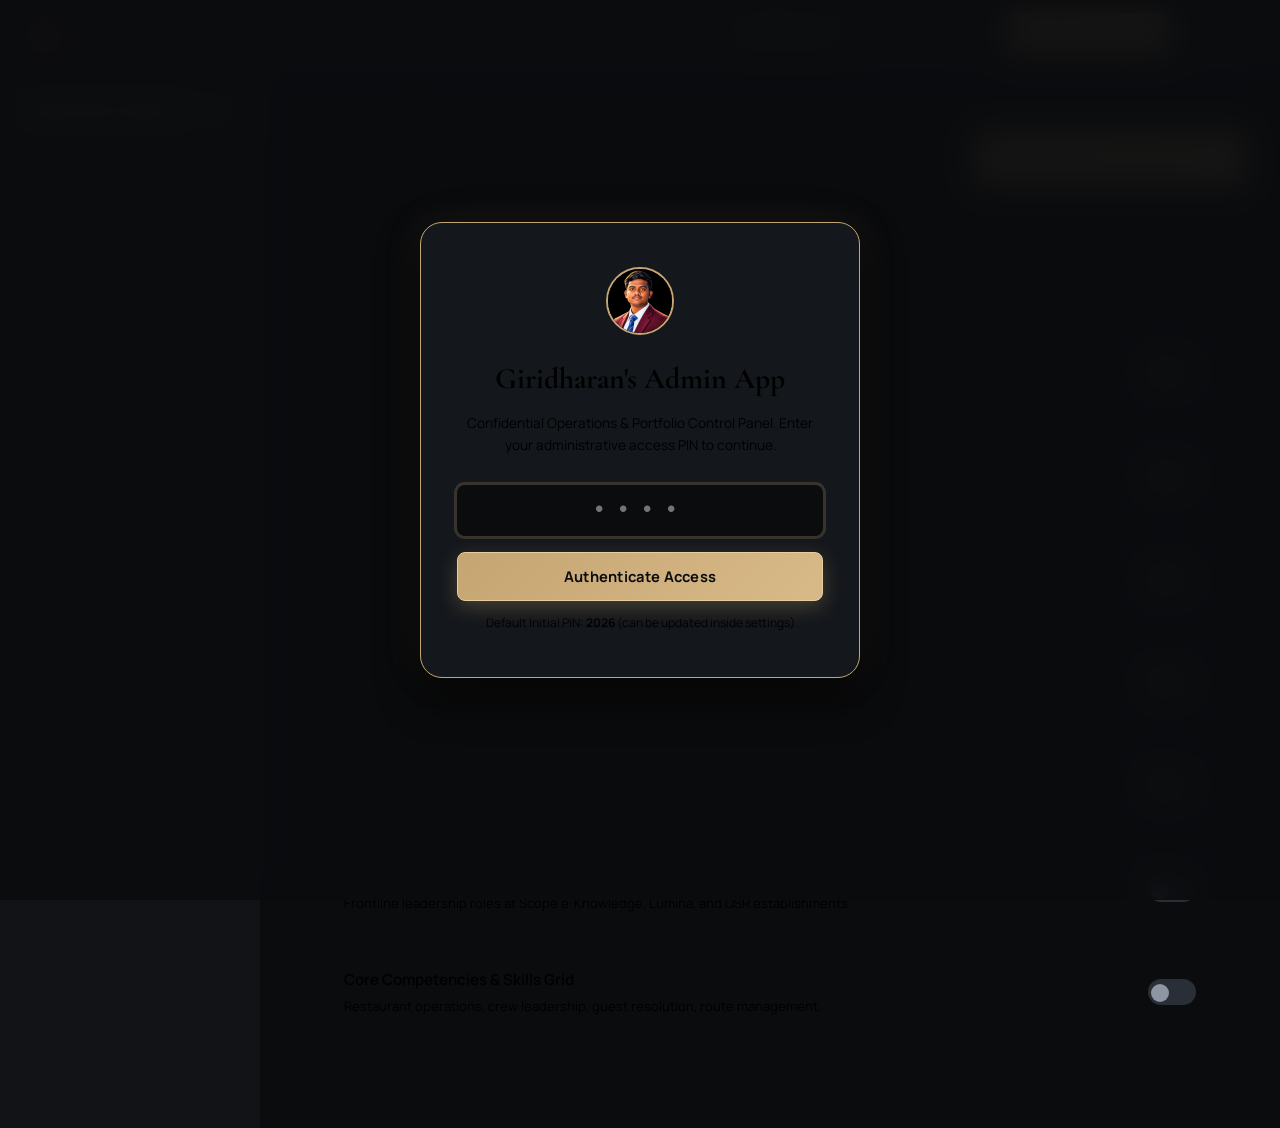
==== admin/index.html @ 8b69e89e "Deploy admin/index.html" ====
<!DOCTYPE html>
<html lang="en" data-theme="dark">
<head>
  <meta charset="UTF-8">
  <meta name="viewport" content="width=device-width, initial-scale=1.0, viewport-fit=cover">
  <meta name="robots" content="noindex, nofollow">
  <title>Admin Dashboard &bull; Giridharan G V</title>
  <meta name="theme-color" content="#0b0c0e">
  <meta name="mobile-web-app-capable" content="yes">
  <meta name="apple-mobile-web-app-capable" content="yes">
  <meta name="apple-mobile-web-app-status-bar-style" content="black-translucent">
  <link rel="manifest" href="manifest.json">

  <!-- Favicon -->
  <link rel="icon" type="image/png" href="../favicon.png">

  <!-- Typography -->
  <link rel="preconnect" href="https://fonts.googleapis.com">
  <link rel="preconnect" href="https://fonts.gstatic.com" crossorigin>
  <link href="https://fonts.googleapis.com/css2?family=Cormorant+Garamond:ital,wght@0,500;0,600;0,700;1,400&family=Manrope:wght@400;500;600;700&display=swap" rel="stylesheet">

  <!-- Shared Portfolio CSS -->
  <link rel="stylesheet" href="../styles.css">

  <style>
    /* -------------------------------------------------------------
       ADMIN APP STYLING
       Dedicated management workstation for Giridharan G V
       Obsidian Matte Surfaces (#0b0c0e, #131518, #1a1d22)
       Brushed Champagne Gold Accents (#c5a572, #e6cf9f)
       Zero Neon, Zero AI gimmicks — humanized, clean, utilitarian.
       ------------------------------------------------------------- */
    :root {
      --admin-sidebar-width: 260px;
    }

    body {
      background-color: var(--color-bg);
      color: var(--color-text);
      font-family: var(--font-body);
      min-height: 100vh;
      display: flex;
      flex-direction: column;
    }

    /* Top utility bar */
    .admin-topbar {
      height: 64px;
      background: rgba(19, 21, 24, 0.95);
      backdrop-filter: blur(12px);
      border-bottom: 1px solid var(--color-border);
      display: flex;
      align-items: center;
      justify-content: space-between;
      padding: 0 1.75rem;
      position: sticky;
      top: 0;
      z-index: 50;
    }

    .admin-brand {
      display: flex;
      align-items: center;
      gap: 0.85rem;
      text-decoration: none;
      color: var(--color-text);
    }

    .admin-brand img {
      width: 36px;
      height: 36px;
      border-radius: 50%;
      border: 1.5px solid var(--color-gold);
      object-fit: cover;
    }

    .admin-brand-info h1 {
      font-family: var(--font-heading);
      font-size: 1.15rem;
      margin: 0;
      font-weight: 600;
      letter-spacing: -0.01em;
      color: var(--color-text);
    }

    .admin-brand-info span {
      font-size: 0.75rem;
      color: var(--color-gold-bright);
      text-transform: uppercase;
      letter-spacing: 0.08em;
    }

    .topbar-right {
      display: flex;
      align-items: center;
      gap: 1rem;
    }

    .status-pill {
      display: inline-flex;
      align-items: center;
      gap: 0.4rem;
      padding: 0.3rem 0.75rem;
      border-radius: 9999px;
      font-size: 0.75rem;
      font-weight: 600;
      background: rgba(197, 165, 114, 0.1);
      color: var(--color-gold-bright);
      border: 1px solid rgba(197, 165, 114, 0.25);
    }

    .status-dot {
      width: 8px;
      height: 8px;
      border-radius: 50%;
      background: var(--color-gold);
    }

    .status-dot.active {
      background: #4ade80;
      box-shadow: 0 0 8px rgba(74, 222, 128, 0.4);
    }

    .status-dot.warning {
      background: #fbbf24;
      box-shadow: 0 0 8px rgba(251, 191, 36, 0.4);
    }

    /* Main App Layout */
    .admin-app-body {
      flex: 1;
      display: flex;
    }

    /* Sidebar Navigation */
    .admin-sidebar {
      width: var(--admin-sidebar-width);
      background: #111317;
      border-right: 1px solid var(--color-border);
      padding: 1.5rem 1rem;
      display: flex;
      flex-direction: column;
      gap: 0.5rem;
    }

    @media (max-width: 900px) {
      .admin-app-body {
        flex-direction: column;
      }
      .admin-sidebar {
        width: 100%;
        border-right: none;
        border-bottom: 1px solid var(--color-border);
        flex-direction: row;
        overflow-x: auto;
        padding: 0.75rem 1rem;
      }
    }

    .admin-nav-item {
      display: flex;
      align-items: center;
      gap: 0.75rem;
      padding: 0.75rem 1rem;
      border-radius: var(--radius-sm);
      color: var(--color-text-muted);
      text-decoration: none;
      font-size: 0.875rem;
      font-weight: 600;
      transition: all var(--duration-fast) ease;
      cursor: pointer;
      border: none;
      background: transparent;
      text-align: left;
      width: 100%;
    }

    .admin-nav-item:hover {
      background: rgba(255, 255, 255, 0.04);
      color: var(--color-text);
    }

    .admin-nav-item.active {
      background: var(--color-gold-soft);
      color: var(--color-gold-bright);
      border: 1px solid rgba(197, 165, 114, 0.25);
    }

    .admin-nav-item svg {
      width: 18px;
      height: 18px;
      stroke-width: 2;
      stroke: currentColor;
      fill: none;
      flex-shrink: 0;
    }

    /* Content Canvas */
    .admin-canvas {
      flex: 1;
      padding: 2.25rem;
      max-width: 1200px;
      margin: 0 auto;
      width: 100%;
    }

    @media (max-width: 600px) {
      .admin-canvas {
        padding: 1.25rem;
      }
    }

    /* Section Panels */
    .admin-panel {
      display: none;
    }

    .admin-panel.active {
      display: block;
      animation: fadeIn 0.25s ease-out;
    }

    @keyframes fadeIn {
      from { opacity: 0; transform: translateY(6px); }
      to { opacity: 1; transform: translateY(0); }
    }

    .panel-header {
      margin-bottom: 2rem;
      display: flex;
      justify-content: space-between;
      align-items: flex-end;
      flex-wrap: wrap;
      gap: 1rem;
    }

    .panel-header-text h2 {
      font-family: var(--font-heading);
      font-size: 2rem;
      font-weight: 600;
      margin: 0 0 0.35rem 0;
      color: var(--color-text);
    }

    .panel-header-text p {
      font-size: 0.9rem;
      color: var(--color-text-muted);
      margin: 0;
    }

    /* Card Panels */
    .card-panel {
      background: var(--color-surface);
      border: 1px solid var(--color-border);
      border-radius: var(--radius-md);
      padding: 1.75rem;
      margin-bottom: 1.75rem;
      box-shadow: var(--shadow-card);
    }

    .card-panel-title {
      font-family: var(--font-heading);
      font-size: 1.35rem;
      font-weight: 600;
      margin: 0 0 0.4rem 0;
      color: var(--color-text);
      display: flex;
      align-items: center;
      gap: 0.5rem;
    }

    .card-panel-desc {
      font-size: 0.85rem;
      color: var(--color-text-muted);
      margin: 0 0 1.5rem 0;
      line-height: 1.5;
    }

    /* Toggle switches */
    .toggle-list {
      display: flex;
      flex-direction: column;
      gap: 1rem;
    }

    .toggle-row {
      display: flex;
      align-items: center;
      justify-content: space-between;
      padding: 1.15rem 1.25rem;
      background: var(--color-surface-elevated);
      border: 1px solid var(--color-border);
      border-radius: var(--radius-sm);
      gap: 1rem;
    }

    .toggle-info h4 {
      margin: 0 0 0.25rem 0;
      font-size: 0.95rem;
      font-weight: 600;
      color: var(--color-text);
    }

    .toggle-info p {
      margin: 0;
      font-size: 0.8125rem;
      color: var(--color-text-muted);
    }

    /* Switch slider */
    .switch {
      position: relative;
      display: inline-block;
      width: 48px;
      height: 26px;
      flex-shrink: 0;
    }

    .switch input {
      opacity: 0;
      width: 0;
      height: 0;
    }

    .slider {
      position: absolute;
      cursor: pointer;
      top: 0; left: 0; right: 0; bottom: 0;
      background-color: #2a2e37;
      transition: .3s;
      border-radius: 34px;
      border: 1px solid var(--color-border);
    }

    .slider:before {
      position: absolute;
      content: "";
      height: 18px;
      width: 18px;
      left: 3px;
      bottom: 3px;
      background-color: #8f96a3;
      transition: .3s;
      border-radius: 50%;
    }

    input:checked + .slider {
      background-color: var(--color-gold);
      border-color: var(--color-gold);
    }

    input:checked + .slider:before {
      transform: translateX(22px);
      background-color: #0b0c0e;
    }

    /* Tables & Lists */
    .data-table-container {
      overflow-x: auto;
      border: 1px solid var(--color-border);
      border-radius: var(--radius-sm);
    }

    .data-table {
      width: 100%;
      border-collapse: collapse;
      text-align: left;
      font-size: 0.85rem;
    }

    .data-table th {
      background: #101216;
      color: var(--color-text-secondary);
      font-weight: 600;
      padding: 0.85rem 1rem;
      border-bottom: 1px solid var(--color-border);
      letter-spacing: 0.02em;
    }

    .data-table td {
      padding: 1rem;
      border-bottom: 1px solid var(--color-border);
      color: var(--color-text);
      vertical-align: middle;
    }

    .data-table tr:last-child td {
      border-bottom: none;
    }

    .badge-approved {
      background: rgba(74, 222, 128, 0.12);
      color: #4ade80;
      border: 1px solid rgba(74, 222, 128, 0.3);
      padding: 0.2rem 0.55rem;
      border-radius: 4px;
      font-size: 0.72rem;
      font-weight: 600;
    }

    .badge-pending {
      background: rgba(251, 191, 36, 0.12);
      color: #fbbf24;
      border: 1px solid rgba(251, 191, 36, 0.3);
      padding: 0.2rem 0.55rem;
      border-radius: 4px;
      font-size: 0.72rem;
      font-weight: 600;
    }

    .btn-action-group {
      display: flex;
      gap: 0.45rem;
    }

    /* Modal / PIN Shield */
    .pin-shield-overlay {
      position: fixed;
      inset: 0;
      background: rgba(11, 12, 14, 0.94);
      backdrop-filter: blur(16px);
      -webkit-backdrop-filter: blur(16px);
      z-index: 1000;
      display: flex;
      align-items: center;
      justify-content: center;
      padding: 1.5rem;
    }

    .pin-card {
      background: #14171c;
      border: 1px solid var(--color-gold);
      box-shadow: 0 20px 40px rgba(0, 0, 0, 0.75), 0 0 40px rgba(197, 165, 114, 0.1);
      border-radius: var(--radius-lg);
      padding: 2.75rem 2.25rem;
      max-width: 440px;
      width: 100%;
      text-align: center;
    }

    .pin-avatar {
      width: 68px;
      height: 68px;
      border-radius: 50%;
      border: 2px solid var(--color-gold);
      margin: 0 auto 1.25rem auto;
      object-fit: cover;
    }

    .pin-input {
      width: 100%;
      letter-spacing: 0.4em;
      font-size: 1.5rem;
      text-align: center;
      font-family: monospace;
      padding: 0.75rem 1rem;
      background: #0b0c0e;
      border: 1px solid var(--color-border);
      color: var(--color-gold-bright);
      border-radius: var(--radius-sm);
      margin-bottom: 1rem;
    }

    .pin-input:focus {
      outline: none;
      border-color: var(--color-gold);
      box-shadow: 0 0 0 3px rgba(197, 165, 114, 0.2);
    }

    .pin-hint {
      font-size: 0.75rem;
      color: var(--color-text-muted);
      margin-top: 0.75rem;
    }

    /* Toast notification */
    .toast-banner {
      position: fixed;
      bottom: 2rem;
      right: 2rem;
      background: #14171c;
      border: 1px solid var(--color-gold);
      color: var(--color-text);
      padding: 0.85rem 1.35rem;
      border-radius: var(--radius-sm);
      font-size: 0.85rem;
      box-shadow: var(--shadow-card);
      z-index: 100;
      display: none;
      align-items: center;
      gap: 0.6rem;
    }
  </style>
</head>
<body>

  <!-- Subtle Film Grain Texture Overlay -->
  <svg class="grain-overlay" aria-hidden="true" xmlns="http://www.w3.org/2000/svg">
    <filter id="noiseFilter">
      <feTurbulence type="fractalNoise" baseFrequency="0.8" numOctaves="3" stitchTiles="stitch" />
      <feColorMatrix type="matrix" values="1 0 0 0 0  0 1 0 0 0  0 0 1 0 0  0 0 1 0 0" />
    </filter>
    <rect width="100%" height="100%" filter="url(#noiseFilter)" />
  </svg>

  <!-- =============================================================
       SECURITY PIN SHIELD (Protects Admin Dashboard from Public Access)
       ============================================================= -->
  <div id="pinShieldOverlay" class="pin-shield-overlay">
    <div class="pin-card">
      <img src="../images/giridharan.jpg" alt="Giridharan G V" class="pin-avatar">
      <h2 style="font-family: var(--font-heading); font-size: 1.85rem; margin: 0 0 0.5rem 0;">Giridharan's Admin App</h2>
      <p style="font-size: 0.85rem; color: var(--color-text-muted); margin-bottom: 1.75rem;">
        Confidential Operations &amp; Portfolio Control Panel. Enter your administrative access PIN to continue.
      </p>

      <form id="adminPinForm" onsubmit="handlePinVerification(event)">
        <input type="password" id="adminPinInput" class="pin-input" placeholder="••••" maxlength="8" autofocus required autocomplete="current-password">
        <button type="submit" class="btn btn-primary" style="width: 100%; justify-content: center; padding: 0.85rem 1rem;">
          Authenticate Access
        </button>
      </form>
      <div id="pinErrorMessage" style="color: #e57373; font-size: 0.8rem; margin-top: 0.75rem; display: none;"></div>
      <div class="pin-hint">Default Initial PIN: <strong>2026</strong> (can be updated inside settings)</div>
    </div>
  </div>

  <!-- =============================================================
       ADMIN APP TOP NAVIGATION BAR
       ============================================================= -->
  <header class="admin-topbar">
    <div class="admin-brand">
      <img src="../images/giridharan.jpg" alt="Giridharan G V">
      <div class="admin-brand-info">
        <h1>Giridharan G V</h1>
        <span>Operations Console &bull; V1.0</span>
      </div>
    </div>

    <div class="topbar-right">
      <button type="button" id="installAppBtn" class="btn btn-secondary btn-sm" style="display:none; border-color:var(--color-gold); color:var(--color-gold-bright);" onclick="installAndroidApp()">
        <span>📱 Install Android App</span>
      </button>
      <div class="status-pill" id="siteStatusIndicator">
        <span class="status-dot active" id="siteStatusDot"></span>
        <span id="siteStatusLabel">Portfolio: Live</span>
      </div>

      <a href="../index.html" target="_blank" class="btn btn-secondary btn-sm" title="View live portfolio in new tab">
        <span>Open Site</span>
        <svg viewBox="0 0 24 24" style="width:13px;height:13px;stroke:currentColor;fill:none;stroke-width:2;"><line x1="7" y1="17" x2="17" y2="7"/><polyline points="7 7 17 7 17 17"/></svg>
      </a>

      <button type="button" id="topbarSyncBtn" class="btn btn-primary btn-sm" onclick="triggerGitHubSync()" title="Push latest state to GitHub">
        <span>🚀 Push to GitHub</span>
      </button>
      <button type="button" class="btn btn-secondary btn-sm" onclick="lockAdminConsole()" title="Lock panel">
        Lock
      </button>
    </div>
  </header>

  <!-- =============================================================
       MAIN WORKSTATION LAYOUT
       ============================================================= -->
  <div class="admin-app-body">

    <!-- Left Utility Navigation -->
    <aside class="admin-sidebar">
      <button type="button" class="admin-nav-item active" onclick="switchAdminTab('sectionsTab')">
        <svg viewBox="0 0 24 24"><rect x="3" y="3" width="7" height="7"/><rect x="14" y="3" width="7" height="7"/><rect x="14" y="14" width="7" height="7"/><rect x="3" y="14" width="7" height="7"/></svg>
        <span>Section Visibility</span>
      </button>

      <button type="button" class="admin-nav-item" onclick="switchAdminTab('maintenanceTab')">
        <svg viewBox="0 0 24 24"><path d="M14.7 6.3a1 1 0 0 0 0 1.4l1.6 1.6a1 1 0 0 0 1.4 0l3.77-3.77a6 6 0 0 1-7.94 7.94l-6.91 6.91a2.12 2.12 0 0 1-3-3l6.91-6.91a6 6 0 0 1 7.94-7.94l-3.76 3.76z"/></svg>
        <span>Maintenance Mode</span>
      </button>

      <button type="button" class="admin-nav-item" onclick="switchAdminTab('milestonesTab')">
        <svg viewBox="0 0 24 24"><polyline points="16 18 22 12 16 6"/><polyline points="8 6 2 12 8 18"/></svg>
        <span>LeetCode &amp; Milestones</span>
      </button>

      <button type="button" class="admin-nav-item" onclick="switchAdminTab('buildsTab')">
        <svg viewBox="0 0 24 24"><polygon points="12 2 2 7 12 12 22 7 12 2"/><polyline points="2 17 12 22 22 17"/><polyline points="2 12 12 17 22 12"/></svg>
        <span>Builds &amp; SaaS Apps</span>
      </button>

      <button type="button" class="admin-nav-item" onclick="switchAdminTab('testimonialsTab')">
        <svg viewBox="0 0 24 24"><path d="M21 15a2 2 0 0 1-2 2H7l-4 4V5a2 2 0 0 1 2-2h14a2 2 0 0 1 2 2z"/></svg>
        <span>Colleague Endorsements</span>
      </button>

      <button type="button" class="admin-nav-item" onclick="switchAdminTab('tokensTab')">
        <svg viewBox="0 0 24 24"><line x1="10" y1="13" x2="8" y2="15"/><line x1="14" y1="9" x2="16" y2="7"/><path d="M16 16l4-4a5 5 0 0 0-7-7l-4 4"/><path d="M8 8l-4 4a5 5 0 0 0 7 7l4-4"/></svg>
        <span>Generate Invite Links</span>
      </button>

      <button type="button" class="admin-nav-item" onclick="switchAdminTab('settingsTab')">
        <svg viewBox="0 0 24 24"><circle cx="12" cy="12" r="3"/><path d="M19.4 15a1.65 1.65 0 0 0 .33 1.82l.06.06a2 2 0 0 1 0 2.83 2 2 0 0 1-2.83 0l-.06-.06a1.65 1.65 0 0 0-1.82-.33 1.65 1.65 0 0 0-1 1.51V21a2 2 0 0 1-2 2 2 2 0 0 1-2-2v-.09A1.65 1.65 0 0 0 9 19.4a1.65 1.65 0 0 0-1.82.33l-.06.06a2 2 0 0 1-2.83 0 2 2 0 0 1 0-2.83l.06-.06a1.65 1.65 0 0 0 .33-1.82 1.65 1.65 0 0 0-1.51-1H3a2 2 0 0 1-2-2 2 2 0 0 1 2-2h.09A1.65 1.65 0 0 0 4.6 9a1.65 1.65 0 0 0-.33-1.82l-.06-.06a2 2 0 0 1 0-2.83 2 2 0 0 1 2.83 0l.06.06a1.65 1.65 0 0 0 1.82.33H9a1.65 1.65 0 0 0 1-1.51V3a2 2 0 0 1 2-2 2 2 0 0 1 2 2v.09a1.65 1.65 0 0 0 1 1.51 1.65 1.65 0 0 0 1.82-.33l.06-.06a2 2 0 0 1 2.83 0 2 2 0 0 1 0 2.83l-.06.06a1.65 1.65 0 0 0-.33 1.82V9a1.65 1.65 0 0 0 1.51 1H21a2 2 0 0 1 2 2 2 2 0 0 1-2 2h-.09a1.65 1.65 0 0 0-1.51 1z"/></svg>
        <span>Security &amp; PIN</span>
      </button>
    </aside>

    <!-- Right Workspace Canvas -->
    <main class="admin-canvas">

      <!-- =======================================================
           TAB 1: SECTION VISIBILITY TOGGLES
           ======================================================= -->
      <section id="sectionsTab" class="admin-panel active">
        <div class="panel-header">
          <div class="panel-header-text">
            <h2>Optional Section Controls</h2>
            <p>Toggle individual sections on your portfolio instantly without touching HTML code.</p>
          </div>
          <button type="button" class="btn btn-primary" onclick="saveSectionToggles()">
            Save Visibility Configuration
          </button>
        </div>

        <div class="card-panel">
          <div class="card-panel-title">Master Section Switches</div>
          <p class="card-panel-desc">
            Changes take effect immediately across all visitors browsing your portfolio.
          </p>

          <div class="toggle-list">

            <!-- Coding Milestones & LeetCode Toggle -->
            <div class="toggle-row">
              <div class="toggle-info">
                <h4>LeetCode &amp; Coding Milestones Section</h4>
                <p>Displays your problem counts, data structures consistency, and hackathon prototypes.</p>
              </div>
              <label class="switch">
                <input type="checkbox" id="toggle_codingMilestones">
                <span class="slider"></span>
              </label>
            </div>

            <!-- Builds & SaaS Projects Toggle -->
            <div class="toggle-row">
              <div class="toggle-info">
                <h4>Builds &amp; Web Applications</h4>
                <p>Keep hidden until you wish to publicly unveil your live SaaS builds and apps.</p>
              </div>
              <label class="switch">
                <input type="checkbox" id="toggle_builds">
                <span class="slider"></span>
              </label>
            </div>

            <!-- Colleague Testimonials Toggle -->
            <div class="toggle-row">
              <div class="toggle-info">
                <h4>Colleague Endorsements &amp; Recommendations</h4>
                <p>Displays verified peer feedback and operational testimonials approved by you.</p>
              </div>
              <label class="switch">
                <input type="checkbox" id="toggle_testimonials">
                <span class="slider"></span>
              </label>
            </div>

            <!-- Key Performance Indicators / Numbers -->
            <div class="toggle-row">
              <div class="toggle-info">
                <h4>Key Impact Metrics (Numbers Strip)</h4>
                <p>7+ Years, 40+ Crew Trained, 98.4% SLA Compliance, 14 Daily Corridor Runs.</p>
              </div>
              <label class="switch">
                <input type="checkbox" id="toggle_numbers">
                <span class="slider"></span>
              </label>
            </div>

            <!-- Certifications Section -->
            <div class="toggle-row">
              <div class="toggle-info">
                <h4>Professional Certification (MS Excel Data Analysis)</h4>
                <p>Displays verified Macquarie University certification credential.</p>
              </div>
              <label class="switch">
                <input type="checkbox" id="toggle_certifications">
                <span class="slider"></span>
              </label>
            </div>

            <!-- Career Experience Section -->
            <div class="toggle-row">
              <div class="toggle-info">
                <h4>Career Timeline &amp; Experience</h4>
                <p>Frontline leadership roles at Scope e-Knowledge, Lumina, and QSR establishments.</p>
              </div>
              <label class="switch">
                <input type="checkbox" id="toggle_experience">
                <span class="slider"></span>
              </label>
            </div>

            <!-- Skills & Competencies -->
            <div class="toggle-row">
              <div class="toggle-info">
                <h4>Core Competencies &amp; Skills Grid</h4>
                <p>Restaurant operations, crew leadership, guest resolution, route management.</p>
              </div>
              <label class="switch">
                <input type="checkbox" id="toggle_skills">
                <span class="slider"></span>
              </label>
            </div>

          </div>
        </div>
      </section>

      <!-- =======================================================
           TAB 2: MAINTENANCE MODE
           ======================================================= -->
      <section id="maintenanceTab" class="admin-panel">
        <div class="panel-header">
          <div class="panel-header-text">
            <h2>Portfolio Maintenance Mode</h2>
            <p>Put your live website in a sleek "Under Architecture Upgrades" state with one toggle.</p>
          </div>
        </div>

        <div class="card-panel">
          <div class="toggle-row" style="margin-bottom: 1.5rem; background:#0b0c0e;">
            <div class="toggle-info">
              <h4 style="font-size:1.1rem; color:var(--color-gold-bright);">Under Maintenance Switch</h4>
              <p>When enabled, all public portfolio visitors will see your executive upgrade notice instead of raw work-in-progress content.</p>
            </div>
            <label class="switch">
              <input type="checkbox" id="maintenanceToggle" onchange="toggleMaintenanceSwitch(this.checked)">
              <span class="slider"></span>
            </label>
          </div>

          <div class="form-group">
            <label class="form-label">Maintenance Board Display Style</label>
            <select id="maintenanceDisplayMode" class="form-select" onchange="saveMaintenanceNotice()">
              <option value="fullscreen" selected>Full-Screen Takeover Board (Completely pauses public portfolio)</option>
              <option value="banner">Top Floating Banner Strip (Portfolio remains browseable with warning banner)</option>
            </select>
            <div class="form-hint" style="font-size:0.75rem; color:var(--color-text-muted); margin-top:0.35rem;">Full-Screen Board is recommended when restructuring sections or updating content.</div>
          </div>

          <div class="form-group">
            <label class="form-label">Status Eyebrow Badge</label>
            <input type="text" id="maintenanceBadge" class="form-input" value="Scheduled Architecture Upgrade">
          </div>

          <div class="form-group">
            <label class="form-label">Notice Heading</label>
            <input type="text" id="maintenanceHeading" class="form-input" value="Portfolio Under Scheduled Maintenance">
          </div>

          <div class="form-group">
            <label class="form-label">Visitor Message</label>
            <textarea id="maintenanceMessage" class="form-textarea" rows="3">We are currently deploying updated enterprise case studies and operational metrics. Service will resume shortly.</textarea>
          </div>

          <div class="form-group">
            <label class="form-label">Estimated Return Window</label>
            <input type="text" id="maintenanceReturn" class="form-input" value="Returning shortly today">
          </div>

          <button type="button" class="btn btn-primary" onclick="saveMaintenanceNotice()">
            Update Maintenance Notice
          </button>
        </div>
      </section>

      <!-- =======================================================
           TAB 3: LEETCODE & CODING MILESTONES
           ======================================================= -->
      <section id="milestonesTab" class="admin-panel">
        <div class="panel-header">
          <div class="panel-header-text">
            <h2>LeetCode &amp; Coding Milestones</h2>
            <p>Highlight your algorithmic consistency and technical problem solving.</p>
          </div>
          <button type="button" class="btn btn-primary" onclick="saveCodingStats()">
            Save Milestones
          </button>
        </div>

        <div class="card-panel">
          <div class="card-panel-title">LeetCode Metrics Card</div>
          <p class="card-panel-desc">Configure your problem-solving counters displayed on your portfolio.</p>

          <div class="form-grid-2">
            <div class="form-group">
              <label class="form-label">Problems Solved Counter</label>
              <input type="text" id="lc_solvedCount" class="form-input" value="160+" placeholder="e.g. 160+, 200+">
            </div>

            <div class="form-group">
              <label class="form-label">LeetCode Profile URL</label>
              <input type="url" id="lc_profileUrl" class="form-input" value="https://leetcode.com" placeholder="https://leetcode.com/u/your-username">
            </div>
          </div>

          <div class="form-group">
            <label class="form-label">Focus Areas / Description</label>
            <input type="text" id="lc_description" class="form-input" value="Daily practice focusing on Arrays, Two-Pointer patterns, Sliding Window, and Hash Maps.">
          </div>
        </div>

        <div class="card-panel">
          <div class="card-panel-title" style="justify-content:space-between;">
            <span>Hackathons &amp; Prototype Builds</span>
            <button type="button" class="btn btn-secondary btn-sm" onclick="promptAddHackathon()">+ Add Hackathon</button>
          </div>
          <p class="card-panel-desc">List hackathon sprints, operational challenges, or rapid prototypes you built.</p>

          <div id="hackathonListContainer"></div>
        </div>
      </section>

      <!-- =======================================================
           TAB 4: BUILDS & SAAS APPLICATIONS
           ======================================================= -->
      <section id="buildsTab" class="admin-panel">
        <div class="panel-header">
          <div class="panel-header-text">
            <h2>Builds &amp; Web Applications</h2>
            <p>Manage your real software builds, future web apps, and client tools.</p>
          </div>
          <button type="button" class="btn btn-primary" onclick="promptAddBuild()">+ Add New Build</button>
        </div>

        <div class="card-panel">
          <div class="card-panel-title">Active Portfolio Projects</div>
          <p class="card-panel-desc">These applications appear in your dynamic Builds section when that section is turned ON.</p>

          <div id="buildsListContainer"></div>
        </div>
      </section>

      <!-- =======================================================
           TAB 5: COLLEAGUE TESTIMONIALS MODERATION
           ======================================================= -->
      <section id="testimonialsTab" class="admin-panel">
        <div class="panel-header">
          <div class="panel-header-text">
            <h2>Colleague Endorsements &amp; Recommendations</h2>
            <p>Review and moderate feedback submitted by peers and leadership.</p>
          </div>
        </div>

        <div class="card-panel">
          <div class="card-panel-title">Testimonial Moderation Inbox</div>
          <p class="card-panel-desc">
            Only testimonials marked as <strong>Approved</strong> will be visible to recruiters on your public portfolio.
          </p>

          <div id="testimonialsListContainer"></div>
        </div>
      </section>

      <!-- =======================================================
           TAB 6: ONE-TIME INVITE LINK GENERATOR
           ======================================================= -->
      <section id="tokensTab" class="admin-panel">
        <div class="panel-header">
          <div class="panel-header-text">
            <h2>One-Time Colleague Invitation Links</h2>
            <p>Generate secure single-use links to send to peers via WhatsApp, Email, or LinkedIn.</p>
          </div>
        </div>

        <div class="card-panel">
          <div class="card-panel-title">Generate New Invitation Token</div>
          <p class="card-panel-desc">
            Enter the colleague's name and organization. The system generates a single-use URL they can complete in 2 minutes.
          </p>

          <form id="tokenGenForm" onsubmit="handleTokenGeneration(event)">
            <div class="form-grid-2">
              <div class="form-group">
                <label class="form-label">Colleague Name</label>
                <input type="text" id="tokenGenName" class="form-input" placeholder="e.g. Rajesh Kumar" required>
              </div>

              <div class="form-group">
                <label class="form-label">Company / Shared Workplace</label>
                <input type="text" id="tokenGenCompany" class="form-input" placeholder="e.g. Scope e-Knowledge Center" required>
              </div>
            </div>

            <button type="submit" class="btn btn-primary">
              Generate Single-Use Colleague Link
            </button>
          </form>
        </div>

        <div class="card-panel">
          <div class="card-panel-title">Active &amp; Past Invitation Tokens</div>
          <p class="card-panel-desc">Tokens automatically mark as used once your colleague completes their recommendation.</p>

          <div class="data-table-container">
            <table class="data-table" id="tokensTable">
              <thead>
                <tr>
                  <th>Recipient</th>
                  <th>Company</th>
                  <th>Shareable Invitation Link</th>
                  <th>Status</th>
                  <th>Action</th>
                </tr>
              </thead>
              <tbody id="tokensTableBody">
                <!-- Dynamically populated -->
              </tbody>
            </table>
          </div>
        </div>
      </section>

      <!-- =======================================================
           TAB 7: SECURITY & PIN SETTINGS
           ======================================================= -->
      <section id="settingsTab" class="admin-panel">
        <div class="panel-header">
          <div class="panel-header-text">
            <h2>Admin Security &amp; Data Backup</h2>
            <p>Manage your access credentials and export full portfolio state.</p>
          </div>
        </div>

        <div class="card-panel" style="border-color: rgba(197, 165, 114, 0.4);">
          <div class="card-panel-title" style="justify-content: space-between; flex-wrap: wrap; gap: 0.5rem;">
            <div style="display:flex; align-items:center; gap:0.6rem;">
              <svg viewBox="0 0 24 24" style="width:20px;height:20px;fill:currentColor;"><path d="M12 0c-6.626 0-12 5.373-12 12 0 5.302 3.438 9.8 8.207 11.387.599.111.793-.261.793-.577v-2.234c-3.338.726-4.033-1.416-4.033-1.416-.546-1.387-1.333-1.756-1.333-1.756-1.089-.745.083-.729.083-.729 1.205.084 1.839 1.237 1.839 1.237 1.07 1.834 2.807 1.304 3.492.997.107-.775.418-1.305.762-1.604-2.665-.305-5.467-1.334-5.467-5.931 0-1.311.469-2.381 1.236-3.221-.124-.303-.535-1.524.117-3.176 0 0 1.008-.322 3.301 1.23.957-.266 1.983-.399 3.003-.404 1.02.005 2.047.138 3.006.404 2.291-1.552 3.297-1.23 3.297-1.23.653 1.653.242 2.874.118 3.176.77.84 1.235 1.911 1.235 3.221 0 4.609-2.807 5.624-5.479 5.921.43.372.823 1.102.823 2.222v3.293c0 .319.192.694.801.576 4.765-1.589 8.199-6.086 8.199-11.386 0-6.627-5.373-12-12-12z"/></svg>
              <span>GitHub Live Cloud Synchronization</span>
            </div>
            <button type="button" class="btn btn-primary btn-sm" onclick="triggerGitHubSync()" id="btnSyncNow">
              <span>🚀 Push Changes to GitHub</span>
            </button>
          </div>
          <p class="card-panel-desc">
            Connects your Admin App directly to your GitHub repository. Every time you toggle maintenance, approve a colleague review, or add a build, clicking <strong>Push Changes to GitHub</strong> commits directly to your live repository with zero third-party database costs!
          </p>

          <form id="githubConfigForm" onsubmit="handleSaveGitHubConfig(event)">
            <div class="form-grid-2">
              <div class="form-group">
                <label class="form-label">GitHub Username / Organization</label>
                <input type="text" id="gh_owner" class="form-input" placeholder="e.g. giridharan-ops" required>
              </div>

              <div class="form-group">
                <label class="form-label">Repository Name</label>
                <input type="text" id="gh_repo" class="form-input" placeholder="e.g. portfolio" required>
              </div>
            </div>

            <div class="form-grid-2">
              <div class="form-group">
                <label class="form-label">Target Branch</label>
                <input type="text" id="gh_branch" class="form-input" value="main" placeholder="main" required>
              </div>

              <div class="form-group">
                <label class="form-label">File Path in Repo</label>
                <input type="text" id="gh_path" class="form-input" value="portfolio-data.json" placeholder="portfolio-data.json" required>
              </div>
            </div>

            <div class="form-group">
              <label class="form-label">GitHub Personal Access Token (classic or fine-grained)</label>
              <input type="password" id="gh_token" class="form-input" placeholder="ghp_••••••••••••••••••••••••••••••••" required autocomplete="off">
              <div class="form-hint">Stored safely in your device's browser only. Requires <code>repo</code> contents write permission.</div>
            </div>

            <button type="submit" class="btn btn-secondary btn-sm">
              Save GitHub Configuration
            </button>
          </form>
        </div>

        <div class="card-panel">
          <div class="card-panel-title">Change Administrative PIN</div>
          <p class="card-panel-desc">Update the 4 to 8 digit numerical PIN used to unlock this Admin App.</p>

          <form id="changePinForm" onsubmit="handleChangePin(event)" style="max-width: 420px;">
            <div class="form-group">
              <label class="form-label">New Administrative PIN</label>
              <input type="password" id="newAdminPin" class="form-input" placeholder="Enter 4-8 digits" minlength="4" maxlength="8" required>
            </div>
            <div class="form-group">
              <label class="form-label">Confirm New PIN</label>
              <input type="password" id="confirmAdminPin" class="form-input" placeholder="Re-enter new PIN" minlength="4" maxlength="8" required>
            </div>
            <button type="submit" class="btn btn-primary">Update Admin PIN</button>
          </form>
        </div>

        <div class="card-panel">
          <div class="card-panel-title">Export / Backup Portfolio State</div>
          <p class="card-panel-desc">Download a complete snapshot of your portfolio configuration as a JSON file.</p>

          <div style="display:flex; gap:1rem; flex-wrap:wrap;">
            <button type="button" class="btn btn-secondary" onclick="exportDataJson()">
              Download portfolio-data.json
            </button>
            <button type="button" class="btn btn-secondary" onclick="resetToInitialDefaults()" style="color: #e57373;">
              Reset to Factory Seed Data
            </button>
          </div>
        </div>
      </section>

    </main>
  </div>

  <!-- Toast Notification -->
  <div id="toastBanner" class="toast-banner">
    <svg viewBox="0 0 24 24" style="width:16px;height:16px;stroke:var(--color-gold);fill:none;stroke-width:2;"><polyline points="20 6 9 17 4 12"/></svg>
    <span id="toastMessage">Operation successful</span>
  </div>

  <!-- Shared Data Adapter -->
  <script src="../assets/portfolio-bridge.js"></script>

  <script>
    /* -------------------------------------------------------------
       ADMIN APP CONTROLLER
       Human-written, structured state management.
       ------------------------------------------------------------- */
    var authenticated = false;
    var currentData = null;

    // Toast Notification Helper
    function showToast(msg) {
      var toast = document.getElementById('toastBanner');
      var toastText = document.getElementById('toastMessage');
      toastText.textContent = msg;
      toast.style.display = 'inline-flex';
      setTimeout(function() {
        toast.style.display = 'none';
      }, 2500);
    }

    // Check PIN Authentication
    async function handlePinVerification(event) {
      if (event) event.preventDefault();
      var input = document.getElementById('adminPinInput').value;
      var errEl = document.getElementById('pinErrorMessage');

      var valid = await PortfolioBridge.verifyAdminPin(input);
      if (valid) {
        authenticated = true;
        sessionStorage.setItem('giridharan_admin_auth', 'true');
        document.getElementById('pinShieldOverlay').style.display = 'none';
        loadAdminState();
      } else {
        errEl.textContent = 'Incorrect administrative PIN. Please try again.';
        errEl.style.display = 'block';
      }
    }

    function lockAdminConsole() {
      sessionStorage.removeItem('giridharan_admin_auth');
      window.location.reload();
    }

    // Tab Navigation
    function switchAdminTab(tabId) {
      document.querySelectorAll('.admin-nav-item').forEach(function(item) {
        item.classList.remove('active');
      });
      document.querySelectorAll('.admin-panel').forEach(function(panel) {
        panel.classList.remove('active');
      });

      var target = document.getElementById(tabId);
      if (target) target.classList.add('active');

      if (event && event.currentTarget) {
        event.currentTarget.classList.add('active');
      }
    }

    // Load initial state into UI controls
    async function loadAdminState() {
      loadGitHubConfigUI();
      currentData = await PortfolioBridge.init();

      // Maintenance status
      var isMaint = currentData.settings && currentData.settings.maintenanceMode && currentData.settings.maintenanceMode.enabled;
      document.getElementById('maintenanceToggle').checked = isMaint;
      document.getElementById('siteStatusDot').className = isMaint ? 'status-dot warning' : 'status-dot active';
      document.getElementById('siteStatusLabel').textContent = isMaint ? 'Portfolio: In Maintenance' : 'Portfolio: Live';

      if (currentData.settings.maintenanceMode) {
        document.getElementById('maintenanceBadge').value = currentData.settings.maintenanceMode.badge || '';
        document.getElementById('maintenanceHeading').value = currentData.settings.maintenanceMode.heading || '';
        document.getElementById('maintenanceMessage').value = currentData.settings.maintenanceMode.message || '';
        document.getElementById('maintenanceReturn').value = currentData.settings.maintenanceMode.estimatedReturn || '';
        var dMode = document.getElementById('maintenanceDisplayMode');
        if (dMode) dMode.value = currentData.settings.maintenanceMode.displayMode || 'fullscreen';
      }

      // Section visibility toggles
      var vis = currentData.settings.visibility || {};
      for (var key in vis) {
        var el = document.getElementById('toggle_' + key);
        if (el) el.checked = !!vis[key];
      }

      // Coding stats
      if (currentData.codingMilestones && currentData.codingMilestones.stats) {
        var lc = currentData.codingMilestones.stats.find(function(s) { return s.platform === 'LeetCode'; });
        if (lc) {
          document.getElementById('lc_solvedCount').value = lc.highlight;
          document.getElementById('lc_profileUrl').value = lc.profileUrl || '';
          document.getElementById('lc_description').value = lc.description || '';
        }
      }

      // Render dynamic lists
      renderHackathonsList();
      renderBuildsList();
      renderTestimonialsList();
      renderTokensTable();
    }

    // Save section toggles
    function saveSectionToggles() {
      var vis = currentData.settings.visibility;
      vis.codingMilestones = document.getElementById('toggle_codingMilestones').checked;
      vis.builds = document.getElementById('toggle_builds').checked;
      vis.testimonials = document.getElementById('toggle_testimonials').checked;
      vis.numbers = document.getElementById('toggle_numbers').checked;
      vis.certifications = document.getElementById('toggle_certifications').checked;
      vis.experience = document.getElementById('toggle_experience').checked;
      vis.skills = document.getElementById('toggle_skills').checked;

      PortfolioBridge.saveData(currentData);
      showToast('Section visibility updated successfully!');
    }

    // Toggle maintenance switch
    function toggleMaintenanceSwitch(enabled) {
      currentData.settings.maintenanceMode.enabled = enabled;
      PortfolioBridge.saveData(currentData);

      document.getElementById('siteStatusDot').className = enabled ? 'status-dot warning' : 'status-dot active';
      document.getElementById('siteStatusLabel').textContent = enabled ? 'Portfolio: In Maintenance' : 'Portfolio: Live';
      showToast(enabled ? 'Maintenance mode enabled for portfolio' : 'Portfolio is now live to the public');
    }

    // Save maintenance message text
    function saveMaintenanceNotice() {
      currentData.settings.maintenanceMode.badge = document.getElementById('maintenanceBadge').value;
      currentData.settings.maintenanceMode.heading = document.getElementById('maintenanceHeading').value;
      currentData.settings.maintenanceMode.message = document.getElementById('maintenanceMessage').value;
      currentData.settings.maintenanceMode.estimatedReturn = document.getElementById('maintenanceReturn').value;
      var dMode = document.getElementById('maintenanceDisplayMode');
      if (dMode) currentData.settings.maintenanceMode.displayMode = dMode.value;

      PortfolioBridge.saveData(currentData);
      showToast('Maintenance notice details updated!');
    }

    // Save coding milestones
    function saveCodingStats() {
      var lc = currentData.codingMilestones.stats.find(function(s) { return s.platform === 'LeetCode'; });
      if (lc) {
        lc.highlight = document.getElementById('lc_solvedCount').value;
        lc.profileUrl = document.getElementById('lc_profileUrl').value;
        lc.description = document.getElementById('lc_description').value;
      }
      PortfolioBridge.saveData(currentData);
      showToast('LeetCode & coding metrics saved!');
    }

    // Render Hackathons List
    function renderHackathonsList() {
      var container = document.getElementById('hackathonListContainer');
      var list = (currentData.codingMilestones && currentData.codingMilestones.hackathons) || [];

      if (!list.length) {
        container.innerHTML = '<p style="color:var(--color-text-muted); font-size:0.85rem;">No hackathons listed yet.</p>';
        return;
      }

      container.innerHTML = list.map(function(item, idx) {
        return '<div style="background:var(--color-surface-elevated); border:1px solid var(--color-border); border-radius:var(--radius-sm); padding:1rem 1.25rem; margin-bottom:0.75rem; display:flex; justify-content:space-between; align-items:center; gap:1rem;">' +
          '<div>' +
            '<div style="font-weight:600; color:var(--color-text); font-size:0.95rem;">' + item.projectTitle + ' &bull; <span style="color:var(--color-gold-bright); font-size:0.8rem;">' + item.resultBadge + '</span></div>' +
            '<div style="font-size:0.8rem; color:var(--color-text-muted); margin-top:0.2rem;">' + item.name + ' (' + item.year + ') &mdash; ' + item.organizer + '</div>' +
            '<div style="font-size:0.8rem; color:var(--color-text-secondary); margin-top:0.35rem;">' + item.summary + '</div>' +
          '</div>' +
          '<button type="button" class="btn btn-secondary btn-sm" onclick="removeHackathon(' + idx + ')" style="color:#e57373;">Remove</button>' +
        '</div>';
      }).join('');
    }

    function promptAddHackathon() {
      var project = prompt('Project Title (e.g. FleetDispatch):');
      if (!project) return;
      var name = prompt('Hackathon Name (e.g. Smart Logistics Sprint):', 'Tech Sprint');
      var org = prompt('Organizer:', 'Innovation Forum');
      var year = prompt('Year:', '2026');
      var badge = prompt('Result Badge (e.g. Finalist, Top 10, Completed):', 'Finalist');
      var summary = prompt('Short Summary:', 'Designed rapid turnaround dashboard.');

      currentData.codingMilestones.hackathons.push({
        id: 'hackathon-' + Date.now(),
        projectTitle: project,
        name: name,
        organizer: org,
        year: year,
        resultBadge: badge,
        summary: summary
      });

      PortfolioBridge.saveData(currentData);
      renderHackathonsList();
      showToast('Hackathon added!');
    }

    function removeHackathon(idx) {
      if (confirm('Remove this hackathon entry?')) {
        currentData.codingMilestones.hackathons.splice(idx, 1);
        PortfolioBridge.saveData(currentData);
        renderHackathonsList();
        showToast('Hackathon removed.');
      }
    }

    // Render Builds List
    function renderBuildsList() {
      var container = document.getElementById('buildsListContainer');
      var list = currentData.builds || [];

      if (!list.length) {
        container.innerHTML = '<p style="color:var(--color-text-muted); font-size:0.85rem;">No builds added yet. Click "+ Add New Build" to add one.</p>';
        return;
      }

      container.innerHTML = list.map(function(item, idx) {
        return '<div style="background:var(--color-surface-elevated); border:1px solid var(--color-border); border-radius:var(--radius-sm); padding:1.25rem; margin-bottom:1rem;">' +
          '<div style="display:flex; justify-content:space-between; align-items:flex-start; gap:1rem;">' +
            '<div>' +
              '<h4 style="margin:0 0 0.25rem 0; font-size:1.05rem; color:var(--color-text);">' + item.title + '</h4>' +
              '<p style="margin:0 0 0.5rem 0; font-size:0.85rem; color:var(--color-gold-bright);">' + item.tagline + '</p>' +
              '<p style="margin:0 0 0.75rem 0; font-size:0.8rem; color:var(--color-text-muted); line-height:1.4;">' + item.summary + '</p>' +
              '<div style="display:flex; gap:0.4rem; flex-wrap:wrap;">' +
                (item.techStack || []).map(function(t) { return '<span class="chip" style="font-size:0.7rem; padding:0.15rem 0.5rem;">' + t + '</span>'; }).join('') +
              '</div>' +
            '</div>' +
            '<div class="btn-action-group">' +
              '<button type="button" class="btn btn-secondary btn-sm" onclick="removeBuild(' + idx + ')" style="color:#e57373;">Delete</button>' +
            '</div>' +
          '</div>' +
        '</div>';
      }).join('');
    }

    function promptAddBuild() {
      var title = prompt('Application Title (e.g. Operations Tracking Suite):');
      if (!title) return;
      var tagline = prompt('Tagline:', 'Take control of your money.');
      var category = prompt('Category (e.g. Web Application (SaaS)):', 'Web Application (SaaS)');
      var techStackRaw = prompt('Tech Stack (comma separated):', 'React 19, TypeScript, Tailwind CSS, Recharts');
      var liveUrl = prompt('Live Demo URL (or relative path):', '');
      var summary = prompt('Short summary of what it solves:');

      currentData.builds.push({
        id: 'build-' + Date.now(),
        title: title,
        tagline: tagline,
        category: category,
        status: 'Completed Build',
        techStack: techStackRaw ? techStackRaw.split(',').map(function(s) { return s.trim(); }) : [],
        liveUrl: liveUrl || '',
        summary: summary || '',
        featured: true,
        date: new Date().toISOString().slice(0, 7)
      });

      PortfolioBridge.saveData(currentData);
      renderBuildsList();
      showToast('New build added!');
    }

    function removeBuild(idx) {
      if (confirm('Delete this build?')) {
        currentData.builds.splice(idx, 1);
        PortfolioBridge.saveData(currentData);
        renderBuildsList();
        showToast('Build deleted.');
      }
    }

    // Render Testimonials List
    function renderTestimonialsList() {
      var container = document.getElementById('testimonialsListContainer');
      var list = currentData.testimonials || [];

      if (!list.length) {
        container.innerHTML = '<p style="color:var(--color-text-muted); font-size:0.85rem;">No testimonials received yet. Send a link using the "Generate Invite Links" tab.</p>';
        return;
      }

      container.innerHTML = list.map(function(item, idx) {
        var isApproved = item.status === 'approved';
        return '<div style="background:var(--color-surface-elevated); border:1px solid var(--color-border); border-radius:var(--radius-sm); padding:1.25rem; margin-bottom:1rem;">' +
          '<div style="display:flex; justify-content:space-between; align-items:flex-start; gap:1rem; flex-wrap:wrap;">' +
            '<div>' +
              '<div style="display:flex; align-items:center; gap:0.6rem;">' +
                '<strong style="font-size:1rem; color:var(--color-text);">' + item.name + '</strong>' +
                '<span class="' + (isApproved ? 'badge-approved' : 'badge-pending') + '">' + item.status.toUpperCase() + '</span>' +
              '</div>' +
              '<div style="font-size:0.8rem; color:var(--color-gold-bright); margin-top:0.2rem;">' + item.role + ' &bull; ' + item.company + ' (' + item.workPeriod + ')</div>' +
              '<div style="font-size:0.75rem; color:var(--color-text-muted); margin-top:0.2rem;">Relationship: ' + item.relationship + '</div>' +
            '</div>' +
            '<div class="btn-action-group">' +
              (isApproved
                ? '<button type="button" class="btn btn-secondary btn-sm" onclick="setTestimonialStatus(' + idx + ', \'pending\')">Unpublish</button>'
                : '<button type="button" class="btn btn-primary btn-sm" onclick="setTestimonialStatus(' + idx + ', \'approved\')">Approve &amp; Publish</button>'
              ) +
              '<button type="button" class="btn btn-secondary btn-sm" onclick="removeTestimonial(' + idx + ')" style="color:#e57373;">Delete</button>' +
            '</div>' +
          '</div>' +
          '<blockquote style="margin:1rem 0 0 0; padding-left:1rem; border-left:2px solid var(--color-gold); font-size:0.85rem; color:var(--color-text-secondary); line-height:1.5;">' +
            item.content +
          '</blockquote>' +
        '</div>';
      }).join('');
    }

    function setTestimonialStatus(idx, status) {
      currentData.testimonials[idx].status = status;
      if (status === 'approved') {
        currentData.testimonials[idx].approvedAt = new Date().toISOString();
      }
      PortfolioBridge.saveData(currentData);
      renderTestimonialsList();
      showToast('Testimonial status updated to ' + status);
    }

    function removeTestimonial(idx) {
      if (confirm('Permanently delete this recommendation?')) {
        currentData.testimonials.splice(idx, 1);
        PortfolioBridge.saveData(currentData);
        renderTestimonialsList();
        showToast('Testimonial deleted.');
      }
    }

    // One-Time Token Generation
    function handleTokenGeneration(event) {
      event.preventDefault();
      var name = document.getElementById('tokenGenName').value;
      var company = document.getElementById('tokenGenCompany').value;

      var record = PortfolioBridge.createFeedbackToken(name, company);
      currentData = PortfolioBridge.getData();
      renderTokensTable();

      document.getElementById('tokenGenName').value = '';
      document.getElementById('tokenGenCompany').value = '';
      showToast('Invitation token generated for ' + name + '!');
    }

    function renderTokensTable() {
      var tbody = document.getElementById('tokensTableBody');
      var list = currentData.feedbackTokens || [];

      if (!list.length) {
        tbody.innerHTML = '<tr><td colspan="5" style="text-align:center; color:var(--color-text-muted);">No invitation tokens generated yet.</td></tr>';
        return;
      }

      // Base URL resolution works locally and in production deployment
      var baseUrl = window.location.origin + window.location.pathname.replace('/admin/index.html', '').replace('/admin/', '') + '/feedback.html';

      tbody.innerHTML = list.map(function(item, idx) {
        var inviteUrl = baseUrl + '?token=' + item.token;
        return '<tr>' +
          '<td><strong>' + item.recipientName + '</strong></td>' +
          '<td>' + item.suggestedCompany + '</td>' +
          '<td><code style="font-size:0.75rem; background:#0b0c0e; padding:0.25rem 0.5rem; border-radius:3px; color:var(--color-gold-bright);">' + item.token + '</code></td>' +
          '<td>' + (item.used ? '<span class="badge-approved">COMPLETED</span>' : '<span class="badge-pending">ACTIVE</span>') + '</td>' +
          '<td>' +
            '<button type="button" class="btn btn-secondary btn-sm" onclick="copyInviteLink(\'' + inviteUrl + '\')">Copy Link</button>' +
          '</td>' +
        '</tr>';
      }).join('');
    }

    function copyInviteLink(url) {
      if (navigator.clipboard) {
        navigator.clipboard.writeText(url).then(function() {
          showToast('Invitation link copied to clipboard!');
        });
      } else {
        prompt('Copy this link to send to your colleague:', url);
      }
    }

    // Security PIN Management
    async function handleChangePin(event) {
      event.preventDefault();
      var pin1 = document.getElementById('newAdminPin').value;
      var pin2 = document.getElementById('confirmAdminPin').value;

      if (pin1 !== pin2) {
        alert('PIN entries do not match. Please verify and retry.');
        return;
      }

      var res = await PortfolioBridge.updateAdminPin(pin1);
      if (res.success) {
        document.getElementById('newAdminPin').value = '';
        document.getElementById('confirmAdminPin').value = '';
        showToast('Administrative access PIN updated successfully!');
      } else {
        alert(res.message);
      }
    }

    // GitHub Sync Handlers
    function loadGitHubConfigUI() {
      var cfg = PortfolioBridge.getGitHubConfig();
      if (cfg) {
        if (document.getElementById('gh_owner')) document.getElementById('gh_owner').value = cfg.owner || '';
        if (document.getElementById('gh_repo')) document.getElementById('gh_repo').value = cfg.repo || '';
        if (document.getElementById('gh_branch')) document.getElementById('gh_branch').value = cfg.branch || 'main';
        if (document.getElementById('gh_path')) document.getElementById('gh_path').value = cfg.filePath || 'portfolio-data.json';
        if (document.getElementById('gh_token')) document.getElementById('gh_token').value = cfg.token || '';
      }
    }

    function handleSaveGitHubConfig(event) {
      if (event) event.preventDefault();
      var cfg = {
        owner: document.getElementById('gh_owner').value.trim(),
        repo: document.getElementById('gh_repo').value.trim(),
        branch: document.getElementById('gh_branch').value.trim() || 'main',
        filePath: document.getElementById('gh_path').value.trim() || 'portfolio-data.json',
        token: document.getElementById('gh_token').value.trim()
      };
      PortfolioBridge.saveGitHubConfig(cfg);
      showToast('GitHub configuration saved safely on device!');
    }

    async function triggerGitHubSync() {
      var btn = document.getElementById('btnSyncNow');
      var topBtn = document.getElementById('topbarSyncBtn');
      if (btn) btn.disabled = true;
      if (topBtn) topBtn.disabled = true;

      showToast('Connecting to GitHub API...');

      var res = await PortfolioBridge.syncToGitHub('Update portfolio via Admin App');

      if (btn) btn.disabled = false;
      if (topBtn) topBtn.disabled = false;

      if (res.success) {
        showToast(res.message);
      } else {
        alert('GitHub Sync: ' + res.message);
      }
    }

    // JSON export
    function exportDataJson() {
      var jsonStr = JSON.stringify(currentData, null, 2);
      var blob = new Blob([jsonStr], { type: 'application/json' });
      var url = URL.createObjectURL(blob);
      var a = document.createElement('a');
      a.href = url;
      a.download = 'portfolio-data.json';
      a.click();
      URL.revokeObjectURL(url);
      showToast('portfolio-data.json downloaded!');
    }

    function resetToInitialDefaults() {
      if (confirm('Reset all portfolio configuration to factory defaults?')) {
        currentData = PortfolioBridge.resetToDefaults();
        loadAdminState();
        showToast('Data reset to defaults.');
      }
    }

    // Check existing session
    window.addEventListener('DOMContentLoaded', function() {
      if (sessionStorage.getItem('giridharan_admin_auth') === 'true') {
        document.getElementById('pinShieldOverlay').style.display = 'none';
        loadAdminState();
      }
    });
  </script>
  <script>
    // PWA & Android Installation Handler
    var deferredPrompt;
    window.addEventListener('beforeinstallprompt', function(e) {
      e.preventDefault();
      deferredPrompt = e;
      var btn = document.getElementById('installAppBtn');
      if (btn) btn.style.display = 'inline-flex';
    });

    function installAndroidApp() {
      if (deferredPrompt) {
        deferredPrompt.prompt();
        deferredPrompt.userChoice.then(function(choice) {
          if (choice.outcome === 'accepted') {
            var btn = document.getElementById('installAppBtn');
            if (btn) btn.style.display = 'none';
          }
          deferredPrompt = null;
        });
      }
    }

    if ('serviceWorker' in navigator) {
      window.addEventListener('load', function() {
        navigator.serviceWorker.register('./sw.js').catch(function() {});
      });
    }
  </script>
</body>
</html>
---- styles.css ----
/* -------------------------------------------------------------
   GIRIDHARAN G V — EXECUTIVE PORTFOLIO STYLESHEET
   Operations Executive & Operations Systems Builder
   Chennai, Tamil Nadu
   
   THEME: OPTION A — EXECUTIVE OBSIDIAN & BRUSHED CHAMPAGNE GOLD
   Palette:
     #0b0c0e - Ultra-deep Obsidian Midnight
     #131518 - Obsidian Card Surface
     #1a1d22 - Elevated Glass Surface
     #c5a572 - Brushed Champagne Gold Accent
     #e6cf9f - Radiant Champagne Highlight
     #f3efe6 - Crisp Luxury Warm Alabaster Text
     #8f96a3 - Refined Slate Muted Text
   Typography:
     Cormorant Garamond (Executive Editorial Headings) + Manrope (Crisp Modern Body)
   ------------------------------------------------------------- */

:root {
  /* Core Brand Tokens */
  --color-gold: #c5a572;
  --color-gold-hover: #d8ba88;
  --color-gold-bright: #e6cf9f;
  --color-gold-muted: #9e8254;
  --color-gold-soft: rgba(197, 165, 114, 0.12);
  --color-gold-glow: rgba(197, 165, 114, 0.28);
  --color-gold-border: rgba(197, 165, 114, 0.24);

  /* Dark Mode Obsidian Foundations (Default) */
  --color-obsidian-deep: #0b0c0e;
  --color-obsidian-surface: #131518;
  --color-obsidian-surface-elevated: #1a1d22;
  --color-obsidian-glass: rgba(19, 21, 24, 0.75);
  --color-obsidian-border: rgba(197, 165, 114, 0.16);
  --color-obsidian-text: #f3efe6;
  --color-obsidian-muted: #8f96a3;

  /* Light Mode Luxury Foundations */
  --color-luxury-light-base: #f9f7f2;
  --color-luxury-light-surface: #ffffff;
  --color-luxury-light-surface-alt: #f0ece1;
  --color-luxury-light-border: rgba(158, 130, 84, 0.22);
  --color-luxury-light-text: #121417;
  --color-luxury-light-muted: #5a616d;

  --color-sand: var(--color-gold);
  --color-sand-soft: var(--color-gold-soft);
  --color-sand-glow: var(--color-gold-glow);
  --color-sage: #8b9982;

  --font-heading: 'Cormorant Garamond', Georgia, serif;
  --font-body: 'Manrope', -apple-system, BlinkMacSystemFont, 'Segoe UI', Roboto, sans-serif;

  --header-height: 74px;
  --container-max: 1200px;
  --container-pad: clamp(1.2rem, 4vw, 2.5rem);
  --radius-sm: 8px;
  --radius-md: 14px;
  --radius-lg: 22px;
  --radius-pill: 9999px;

  --ease-out-cubic: cubic-bezier(0.215, 0.61, 0.355, 1);
  --ease-out-quart: cubic-bezier(0.165, 0.84, 0.44, 1);

  --transition-fast: 0.2s ease;
  --transition-base: 0.35s var(--ease-out-cubic);
  --transition-smooth: 0.5s var(--ease-out-quart);
}

/* Light / Dark Mode Tokens — DEFAULT DARK (Executive Obsidian) */
html[data-theme="dark"] {
  --bg-page: var(--color-obsidian-deep);
  --bg-surface: var(--color-obsidian-surface);
  --bg-surface-subtle: var(--color-obsidian-surface-elevated);
  --text-main: var(--color-obsidian-text);
  --text-muted: var(--color-obsidian-muted);
  --border-color: var(--color-obsidian-border);
  --card-shadow: 0 16px 40px -12px rgba(0, 0, 0, 0.65), 0 0 0 1px rgba(197, 165, 114, 0.1);
  --card-shadow-hover: 0 24px 60px -10px rgba(0, 0, 0, 0.85), 0 0 0 1px rgba(197, 165, 114, 0.35), 0 0 30px rgba(197, 165, 114, 0.15);
}

html[data-theme="light"] {
  --bg-page: var(--color-luxury-light-base);
  --bg-surface: var(--color-luxury-light-surface);
  --bg-surface-subtle: var(--color-luxury-light-surface-alt);
  --text-main: var(--color-luxury-light-text);
  --text-muted: var(--color-luxury-light-muted);
  --border-color: var(--color-luxury-light-border);
  --card-shadow: 0 12px 36px -10px rgba(28, 24, 18, 0.08), 0 1px 3px rgba(28, 24, 18, 0.04);
  --card-shadow-hover: 0 22px 48px -12px rgba(28, 24, 18, 0.16), 0 0 0 1px var(--color-gold);
}

/* Sections permanently fixed in Executive Dark Mode (Hero & Footer) */
.theme-dark-fixed {
  --bg-page: var(--color-obsidian-deep);
  --bg-surface: var(--color-obsidian-surface);
  --bg-surface-subtle: var(--color-obsidian-surface-elevated);
  --text-main: var(--color-obsidian-text);
  --text-muted: var(--color-obsidian-muted);
  --border-color: var(--color-obsidian-border);
  background-color: var(--color-obsidian-deep);
  color: var(--color-obsidian-text);
}

/* Reset & Box Model */
*, *::before, *::after {
  box-sizing: border-box;
  margin: 0;
  padding: 0;
}

html {
  scroll-behavior: smooth;
  -webkit-text-size-adjust: 100%;
  text-size-adjust: 100%;
  background-color: var(--color-obsidian-deep);
}

body {
  min-height: 100vh;
  font-family: var(--font-body);
  font-size: 1rem;
  line-height: 1.65;
  color: var(--text-main);
  background-color: var(--bg-page);
  overflow-x: hidden;
  position: relative;
  transition: background-color var(--transition-base), color var(--transition-base);
}

/* Executive Background Mesh Glow */
body::before {
  content: '';
  position: fixed;
  top: 0;
  left: 50%;
  transform: translateX(-50%);
  width: 100vw;
  height: 100vh;
  max-width: 1400px;
  background: 
    radial-gradient(ellipse 65% 50% at 50% -10%, rgba(197, 165, 114, 0.09), transparent 70%),
    radial-gradient(circle 35% at 90% 40%, rgba(197, 165, 114, 0.04), transparent 60%),
    radial-gradient(circle 30% at 10% 85%, rgba(139, 153, 130, 0.04), transparent 60%);
  pointer-events: none;
  z-index: 0;
}

/* Accessibility: Skip Link & Focus Rings */
.skip-link {
  position: absolute;
  top: -100px;
  left: 1rem;
  background: var(--color-gold);
  color: #0b0c0e;
  padding: 0.75rem 1.25rem;
  font-weight: 700;
  z-index: 9999;
  border-radius: var(--radius-sm);
  text-decoration: none;
  transition: top 0.2s ease;
}
.skip-link:focus {
  top: 1rem;
  outline: 3px solid var(--color-gold-bright);
}

:focus-visible {
  outline: 2px solid var(--color-gold);
  outline-offset: 3px;
}

a {
  color: inherit;
  text-decoration: none;
}

button {
  font-family: inherit;
  border: none;
  background: none;
  cursor: pointer;
}

img, svg {
  display: block;
  max-width: 100%;
}

/* Subtle Film Grain Texture Overlay */
.grain-overlay {
  position: fixed;
  top: 0;
  left: 0;
  width: 100vw;
  height: 100vh;
  pointer-events: none;
  z-index: 999;
  opacity: 0.032;
  mix-blend-mode: overlay;
}
html[data-theme="dark"] .grain-overlay {
  opacity: 0.042;
}

/* Containers & Structural Layout */
.container {
  width: 100%;
  max-width: var(--container-max);
  margin-left: auto;
  margin-right: auto;
  padding-left: var(--container-pad);
  padding-right: var(--container-pad);
  position: relative;
  z-index: 1;
}

.section {
  padding-top: clamp(4.5rem, 8.5vw, 7.5rem);
  padding-bottom: clamp(4.5rem, 8.5vw, 7.5rem);
  position: relative;
}

.section-compact {
  padding-top: clamp(2.5rem, 5vw, 4rem);
  padding-bottom: clamp(2.5rem, 5vw, 4rem);
}

.section-eyebrow {
  display: inline-flex;
  align-items: center;
  gap: 0.65rem;
  font-size: 0.8rem;
  font-weight: 700;
  text-transform: uppercase;
  letter-spacing: 0.18em;
  color: var(--color-gold);
  margin-bottom: 0.85rem;
}
.section-eyebrow::before {
  content: '';
  display: inline-block;
  width: 24px;
  height: 2px;
  background: linear-gradient(90deg, var(--color-gold), transparent);
}

.section-title {
  font-family: var(--font-heading);
  font-size: clamp(2.2rem, 5vw, 3.4rem);
  line-height: 1.12;
  font-weight: 600;
  letter-spacing: -0.01em;
  color: var(--text-main);
  margin-bottom: 1rem;
}

.section-intro {
  font-size: clamp(1rem, 1.3vw, 1.15rem);
  color: var(--text-muted);
  max-width: 680px;
  margin-bottom: 3.5rem;
  line-height: 1.65;
}

/* Dividers with Luxury Gold Draw-in */
.divider-line {
  width: 100%;
  height: 1px;
  background: linear-gradient(90deg, transparent 0%, var(--border-color) 20%, var(--color-gold-border) 50%, var(--border-color) 80%, transparent 100%);
  transform-origin: left center;
  transform: scaleX(0);
  transition: transform 0.9s var(--ease-out-quart);
}
.divider-line.is-visible {
  transform: scaleX(1);
}

/* -------------------------------------------------------------
   STICKY HEADER WITH GLASSMORPHISM
   ------------------------------------------------------------- */
.site-header {
  position: sticky;
  top: 0;
  left: 0;
  width: 100%;
  height: var(--header-height);
  background: rgba(11, 12, 14, 0.85);
  backdrop-filter: blur(16px);
  -webkit-backdrop-filter: blur(16px);
  border-bottom: 1px solid var(--border-color);
  z-index: 100;
  display: flex;
  align-items: center;
  transition: background-color var(--transition-base), border-color var(--transition-base);
}
html[data-theme="light"] .site-header {
  background: rgba(249, 247, 242, 0.88);
}

.site-header .container {
  display: flex;
  align-items: center;
  justify-content: space-between;
}

.site-logo {
  display: flex;
  align-items: center;
  gap: 0.85rem;
}
.logo-avatar {
  width: 40px;
  height: 40px;
  border-radius: 50%;
  object-fit: cover;
  object-position: center 20%;
  border: 1.5px solid var(--color-gold);
  box-shadow: 0 0 14px rgba(197, 165, 114, 0.35);
  flex-shrink: 0;
  transition: transform var(--transition-fast), border-color var(--transition-fast);
}
.site-logo:hover .logo-avatar {
  transform: scale(1.06);
  border-color: var(--color-gold-bright);
}
.logo-text {
  display: flex;
  flex-direction: column;
  gap: 0.1rem;
}
.logo-name {
  font-family: var(--font-heading);
  font-size: 1.45rem;
  font-weight: 600;
  color: var(--text-main);
  letter-spacing: 0.02em;
  line-height: 1.1;
}
.logo-role {
  font-size: 0.7rem;
  text-transform: uppercase;
  letter-spacing: 0.14em;
  color: var(--color-gold);
  font-weight: 600;
}

.nav-links {
  display: none;
  align-items: center;
  list-style: none;
  gap: 1.8rem;
}
@media (min-width: 860px) {
  .nav-links {
    display: flex;
  }
}

.nav-link {
  font-size: 0.88rem;
  font-weight: 500;
  color: var(--text-muted);
  letter-spacing: 0.02em;
  transition: color var(--transition-fast);
  position: relative;
  padding: 0.4rem 0;
}
.nav-link::after {
  content: '';
  position: absolute;
  bottom: 0;
  left: 0;
  width: 100%;
  height: 2px;
  background: var(--color-gold);
  transform: scaleX(0);
  transform-origin: right;
  transition: transform var(--transition-fast);
}
.nav-link:hover {
  color: var(--text-main);
}
.nav-link:hover::after {
  transform: scaleX(1);
  transform-origin: left;
}

.header-actions {
  display: flex;
  align-items: center;
  gap: 0.85rem;
}

.theme-toggle-btn {
  display: inline-flex;
  align-items: center;
  justify-content: center;
  width: 42px;
  height: 42px;
  border-radius: 50%;
  border: 1px solid var(--border-color);
  color: var(--color-gold);
  background: rgba(255, 255, 255, 0.04);
  transition: all var(--transition-fast);
}
.theme-toggle-btn:hover {
  background: var(--color-gold-soft);
  border-color: var(--color-gold);
  transform: scale(1.05);
}
.theme-toggle-btn svg {
  width: 18px;
  height: 18px;
  fill: none;
  stroke: currentColor;
  stroke-width: 2;
}
.icon-sun { display: none; }
.icon-moon { display: block; }
html[data-theme="dark"] .icon-sun { display: block; }
html[data-theme="dark"] .icon-moon { display: none; }

.mobile-menu-btn {
  display: inline-flex;
  flex-direction: column;
  justify-content: center;
  gap: 5px;
  width: 42px;
  height: 42px;
  padding: 10px;
  border-radius: var(--radius-sm);
  border: 1px solid var(--border-color);
  background: rgba(255, 255, 255, 0.04);
  color: var(--text-main);
}
@media (min-width: 860px) {
  .mobile-menu-btn {
    display: none;
  }
}
.mobile-menu-btn span {
  display: block;
  width: 100%;
  height: 2px;
  background: currentColor;
  transition: transform 0.25s ease, opacity 0.25s ease;
}
.mobile-menu-btn[aria-expanded="true"] span:nth-child(1) {
  transform: translateY(7px) rotate(45deg);
}
.mobile-menu-btn[aria-expanded="true"] span:nth-child(2) {
  opacity: 0;
}
.mobile-menu-btn[aria-expanded="true"] span:nth-child(3) {
  transform: translateY(-7px) rotate(-45deg);
}

.scroll-progress-track {
  position: absolute;
  bottom: 0;
  left: 0;
  width: 100%;
  height: 2px;
  background: transparent;
}
.scroll-progress-bar {
  height: 100%;
  width: 100%;
  background: linear-gradient(90deg, var(--color-gold-muted), var(--color-gold), var(--color-gold-bright));
  transform-origin: left;
  transform: scaleX(0);
}

/* Mobile Nav Drawer */
.mobile-nav-drawer {
  position: fixed;
  top: var(--header-height);
  left: 0;
  width: 100%;
  background: rgba(11, 12, 14, 0.98);
  backdrop-filter: blur(20px);
  -webkit-backdrop-filter: blur(20px);
  border-bottom: 1px solid var(--border-color);
  padding: 2rem var(--container-pad);
  transform: translateY(-110%);
  transition: transform 0.4s var(--ease-out-cubic);
  z-index: 99;
}
html[data-theme="light"] .mobile-nav-drawer {
  background: rgba(249, 247, 242, 0.98);
}
.mobile-nav-drawer.is-open {
  transform: translateY(0);
  box-shadow: 0 20px 40px rgba(0,0,0,0.5);
}
.mobile-nav-list {
  list-style: none;
  display: flex;
  flex-direction: column;
  gap: 1.25rem;
}
.mobile-nav-link {
  font-size: 1.15rem;
  font-weight: 600;
  color: var(--text-main);
  display: block;
}
.mobile-nav-link:hover {
  color: var(--color-gold);
}

/* -------------------------------------------------------------
   EXECUTIVE OBSIDIAN HERO SECTION
   ------------------------------------------------------------- */
.hero-section {
  position: relative;
  padding-top: clamp(4rem, 8vw, 7rem);
  padding-bottom: clamp(4rem, 8vw, 7rem);
  overflow: hidden;
  background: radial-gradient(circle at 85% 20%, rgba(197, 165, 114, 0.08) 0%, transparent 55%), var(--bg-page);
}

.hero-grid {
  display: grid;
  grid-template-columns: 1fr;
  gap: 3.5rem;
  align-items: center;
}
@media (min-width: 960px) {
  .hero-grid {
    grid-template-columns: 1.15fr 0.85fr;
    gap: 4.5rem;
  }
}

@keyframes heroFadeUp {
  from {
    opacity: 0;
    transform: translateY(24px);
  }
  to {
    opacity: 1;
    transform: translateY(0);
  }
}

.hero-content > * {
  opacity: 0;
  animation: heroFadeUp 0.8s var(--ease-out-quart) forwards;
}
.hero-badge-wrap { animation-delay: 0.1s; }
.hero-headline-wrap { animation-delay: 0.25s; }
.hero-lead { animation-delay: 0.45s; }
.hero-lead-secondary { animation-delay: 0.55s; }
.hero-actions { animation-delay: 0.65s; }
.hero-credentials-strip { animation-delay: 0.8s; }

.hero-headline {
  font-family: var(--font-heading);
  font-size: clamp(2.6rem, 6.2vw, 4.5rem);
  line-height: 1.06;
  font-weight: 600;
  letter-spacing: -0.02em;
  margin: 1rem 0 1.5rem;
  color: var(--text-main);
}
.hero-headline strong {
  color: var(--color-gold);
  font-weight: 600;
}

.hero-profile-lockup {
  display: inline-flex;
  align-items: center;
  gap: 1rem;
  padding: 0.5rem 1.25rem 0.5rem 0.55rem;
  background: rgba(255, 255, 255, 0.04);
  border: 1px solid var(--border-color);
  border-radius: var(--radius-pill);
  margin-bottom: 0.6rem;
  backdrop-filter: blur(12px);
  -webkit-backdrop-filter: blur(12px);
  box-shadow: 0 4px 20px rgba(0, 0, 0, 0.3);
}
.hero-avatar-img {
  width: 52px;
  height: 52px;
  border-radius: 50%;
  object-fit: cover;
  object-position: center 20%;
  border: 2px solid var(--color-gold);
  box-shadow: 0 0 16px rgba(197, 165, 114, 0.35);
  flex-shrink: 0;
}
.hero-profile-meta {
  display: flex;
  flex-direction: column;
}
.hero-profile-name {
  font-family: var(--font-heading);
  font-size: 1.25rem;
  font-weight: 600;
  color: var(--text-main);
  line-height: 1.1;
  display: inline-flex;
  align-items: center;
  gap: 0.35rem;
}
.hero-profile-role {
  font-size: 0.74rem;
  color: var(--text-muted);
  text-transform: uppercase;
  letter-spacing: 0.08em;
}
.hero-profile-status {
  margin-left: 0.5rem;
  padding: 0.3rem 0.75rem;
  border-radius: var(--radius-pill);
  background: rgba(140, 225, 112, 0.12);
  border: 1px solid rgba(140, 225, 112, 0.3);
  color: #8ce170;
  font-size: 0.74rem;
  font-weight: 700;
  display: inline-flex;
  align-items: center;
  gap: 0.4rem;
  white-space: nowrap;
}
.status-dot {
  width: 7px;
  height: 7px;
  border-radius: 50%;
  background-color: #8ce170;
  box-shadow: 0 0 8px #8ce170;
  animation: pulseDot 2s infinite;
}
@keyframes pulseDot {
  0% { transform: scale(0.95); opacity: 0.8; }
  50% { transform: scale(1.25); opacity: 1; }
  100% { transform: scale(0.95); opacity: 0.8; }
}

.hero-lead {
  font-size: clamp(1.05rem, 1.4vw, 1.25rem);
  color: var(--text-main);
  line-height: 1.6;
  margin-bottom: 0.85rem;
  max-width: 620px;
}
.hero-lead-secondary {
  font-size: 0.95rem;
  color: var(--text-muted);
  line-height: 1.6;
  margin-bottom: 2.2rem;
  max-width: 620px;
}
.hero-lead strong, .hero-lead-secondary strong {
  color: var(--color-gold);
}

.hero-actions {
  display: flex;
  flex-wrap: wrap;
  align-items: center;
  gap: 1.1rem;
  margin-bottom: 2.8rem;
}

/* Luxury Buttons */
.btn {
  display: inline-flex;
  align-items: center;
  justify-content: center;
  gap: 0.65rem;
  font-size: 0.92rem;
  font-weight: 600;
  letter-spacing: 0.02em;
  padding: 0.85rem 1.8rem;
  border-radius: var(--radius-sm);
  transition: all var(--transition-fast);
  position: relative;
  cursor: pointer;
}
.btn svg {
  width: 17px;
  height: 17px;
  fill: none;
  stroke: currentColor;
  stroke-width: 2;
  transition: transform var(--transition-fast);
}
.btn:hover svg {
  transform: translateX(4px);
}

.btn-primary {
  background: linear-gradient(135deg, var(--color-gold), var(--color-gold-hover));
  color: #0b0c0e;
  border: 1px solid var(--color-gold-bright);
  font-weight: 700;
  box-shadow: 0 6px 20px rgba(197, 165, 114, 0.3);
}
.btn-primary:hover {
  background: linear-gradient(135deg, var(--color-gold-bright), var(--color-gold));
  transform: translateY(-2px);
  box-shadow: 0 10px 28px rgba(197, 165, 114, 0.45);
}

.btn-outline-dark {
  background: rgba(255, 255, 255, 0.03);
  color: var(--text-main);
  border: 1px solid var(--border-color);
  backdrop-filter: blur(8px);
}
.btn-outline-dark:hover {
  border-color: var(--color-gold);
  background: var(--color-gold-soft);
  color: var(--color-gold);
  transform: translateY(-2px);
}

.btn-text-link {
  color: var(--color-gold);
  font-weight: 600;
  padding: 0.85rem 0.5rem;
}
.btn-text-link:hover {
  color: var(--color-gold-bright);
  text-decoration: underline;
}

.btn-sm {
  padding: 0.55rem 1.15rem;
  font-size: 0.84rem;
}

.hero-credentials-strip {
  display: flex;
  flex-wrap: wrap;
  align-items: center;
  gap: 1.5rem;
  padding-top: 1.6rem;
  border-top: 1px solid var(--border-color);
  font-size: 0.84rem;
  color: var(--text-muted);
}
.cred-item {
  display: flex;
  align-items: center;
  gap: 0.45rem;
}
.cred-item strong {
  color: var(--text-main);
}
.cred-item svg {
  color: var(--color-gold);
}

/* Framed Executive Portrait Card */
.hero-portrait-frame {
  display: flex;
  justify-content: center;
  align-items: center;
  width: 100%;
  opacity: 0;
  animation: heroFadeUp 0.9s var(--ease-out-quart) 0.35s forwards;
}

.hero-portrait-card {
  width: 100%;
  max-width: 440px;
  background: var(--bg-surface);
  border: 1px solid var(--color-gold-border);
  border-radius: var(--radius-md);
  overflow: hidden;
  box-shadow: 0 24px 60px -10px rgba(0, 0, 0, 0.7), 0 0 0 1px rgba(197, 165, 114, 0.15);
  display: flex;
  flex-direction: column;
  transition: transform 0.35s var(--ease-out-cubic), border-color 0.3s ease, box-shadow 0.35s ease;
}
.hero-portrait-card:hover {
  border-color: var(--color-gold);
  box-shadow: 0 30px 70px -10px rgba(0, 0, 0, 0.85), 0 0 30px rgba(197, 165, 114, 0.2);
}

.portrait-photo-wrap {
  position: relative;
  width: 100%;
  aspect-ratio: 4 / 4.4;
  overflow: hidden;
  background: #0b0c0e;
}
.hero-main-photo {
  width: 100%;
  height: 100%;
  object-fit: cover;
  object-position: center 20%;
  transition: transform 0.6s var(--ease-out-cubic);
}
.hero-portrait-card:hover .hero-main-photo {
  transform: scale(1.03);
}
.portrait-gradient-overlay {
  position: absolute;
  inset: 0;
  background: linear-gradient(
    180deg,
    rgba(11, 12, 14, 0.05) 0%,
    rgba(11, 12, 14, 0.3) 50%,
    rgba(11, 12, 14, 0.95) 100%
  );
  pointer-events: none;
}
.portrait-floating-badge {
  position: absolute;
  top: 1.15rem;
  left: 1.15rem;
  display: inline-flex;
  align-items: center;
  gap: 0.45rem;
  padding: 0.38rem 0.85rem;
  border-radius: var(--radius-pill);
  background: rgba(11, 12, 14, 0.85);
  border: 1px solid var(--color-gold);
  color: var(--color-gold);
  font-size: 0.74rem;
  font-weight: 700;
  letter-spacing: 0.08em;
  text-transform: uppercase;
  backdrop-filter: blur(8px);
  -webkit-backdrop-filter: blur(8px);
}
.portrait-floating-location {
  position: absolute;
  top: 1.15rem;
  right: 1.15rem;
  display: inline-flex;
  align-items: center;
  padding: 0.38rem 0.8rem;
  border-radius: var(--radius-sm);
  background: rgba(11, 12, 14, 0.8);
  border: 1px solid var(--border-color);
  color: var(--text-main);
  font-size: 0.76rem;
  font-weight: 600;
  backdrop-filter: blur(8px);
  -webkit-backdrop-filter: blur(8px);
}

.portrait-info-block {
  padding: 1.5rem 1.6rem 1.8rem;
  background: var(--bg-surface);
}
.portrait-info-header {
  display: flex;
  justify-content: space-between;
  align-items: flex-start;
  margin-bottom: 1.25rem;
  padding-bottom: 1.1rem;
  border-bottom: 1px solid var(--border-color);
}
.portrait-role-badge {
  display: inline-block;
  font-size: 0.7rem;
  text-transform: uppercase;
  letter-spacing: 0.12em;
  font-weight: 700;
  color: var(--color-gold);
  margin-bottom: 0.2rem;
}
.portrait-name {
  font-family: var(--font-heading);
  font-size: 1.85rem;
  font-weight: 600;
  line-height: 1.1;
  color: var(--text-main);
  margin-bottom: 0.25rem;
}
.portrait-sub {
  font-size: 0.85rem;
  color: var(--text-muted);
  line-height: 1.4;
}
.portrait-exp-badge {
  display: flex;
  flex-direction: column;
  align-items: center;
  justify-content: center;
  min-width: 58px;
  padding: 0.45rem 0.65rem;
  border-radius: var(--radius-sm);
  background: var(--color-gold-soft);
  border: 1px solid var(--color-gold);
  text-align: center;
  flex-shrink: 0;
}
.exp-number {
  font-family: var(--font-heading);
  font-size: 1.6rem;
  line-height: 1;
  font-weight: 700;
  color: var(--color-gold);
}
.exp-unit {
  font-size: 0.68rem;
  text-transform: uppercase;
  letter-spacing: 0.08em;
  color: var(--text-main);
  font-weight: 600;
}

.portrait-quick-specs {
  display: flex;
  flex-direction: column;
  gap: 0.85rem;
}
.spec-row {
  display: flex;
  align-items: flex-start;
  gap: 0.85rem;
  font-size: 0.84rem;
  line-height: 1.4;
}
.spec-icon {
  width: 30px;
  height: 30px;
  border-radius: var(--radius-sm);
  background: var(--color-gold-soft);
  border: 1px solid var(--color-gold-border);
  display: flex;
  align-items: center;
  justify-content: center;
  color: var(--color-gold);
  flex-shrink: 0;
}
.spec-icon svg {
  width: 15px;
  height: 15px;
  stroke: currentColor;
  fill: none;
  stroke-width: 2;
}
.spec-text strong {
  display: block;
  color: var(--text-main);
  font-size: 0.86rem;
}
.spec-text span {
  color: var(--text-muted);
  font-size: 0.78rem;
}

/* -------------------------------------------------------------
   NUMBERS / METRICS SECTION
   ------------------------------------------------------------- */
.numbers-grid {
  display: grid;
  grid-template-columns: repeat(2, 1fr);
  gap: 1.5rem;
}
@media (min-width: 768px) {
  .numbers-grid {
    grid-template-columns: repeat(4, 1fr);
    gap: 2rem;
  }
}

.metric-card {
  background: var(--bg-surface);
  border: 1px solid var(--border-color);
  border-radius: var(--radius-md);
  padding: clamp(1.4rem, 2.8vw, 2.2rem);
  box-shadow: var(--card-shadow);
  position: relative;
  overflow: hidden;
  transition: transform var(--transition-fast), border-color var(--transition-fast);
}
.metric-card::before {
  content: '';
  position: absolute;
  top: 0;
  left: 0;
  width: 100%;
  height: 3px;
  background: linear-gradient(90deg, var(--color-gold), transparent);
}
.metric-card:hover {
  transform: translateY(-4px);
  border-color: var(--color-gold);
}

.metric-number {
  font-family: var(--font-heading);
  font-size: clamp(2.4rem, 4.5vw, 3.6rem);
  font-weight: 700;
  line-height: 1;
  color: var(--color-gold);
  margin-bottom: 0.5rem;
}
.metric-number span {
  color: var(--color-gold-bright);
}
.metric-label {
  font-size: 0.94rem;
  font-weight: 700;
  color: var(--text-main);
  margin-bottom: 0.35rem;
}
.metric-sub {
  font-size: 0.78rem;
  color: var(--text-muted);
  line-height: 1.4;
}

/* -------------------------------------------------------------
   CERTIFICATION SECTION
   ------------------------------------------------------------- */
.cert-grid {
  display: grid;
  grid-template-columns: 1fr;
  max-width: 860px;
  margin: 0 auto;
}
.cert-card {
  background: var(--bg-surface);
  border: 1px solid var(--color-gold-border);
  border-radius: var(--radius-md);
  padding: clamp(1.8rem, 4vw, 2.6rem);
  box-shadow: var(--card-shadow);
  display: flex;
  flex-direction: column;
  position: relative;
  overflow: hidden;
}
.cert-card::before {
  content: '';
  position: absolute;
  top: 0;
  left: 0;
  right: 0;
  height: 3px;
  background: linear-gradient(90deg, var(--color-gold-muted), var(--color-gold), var(--color-gold-bright));
}
.cert-card-header {
  display: flex;
  justify-content: space-between;
  align-items: flex-start;
  margin-bottom: 1.5rem;
}
.cert-badge-row {
  display: flex;
  flex-wrap: wrap;
  gap: 0.65rem;
}
.cert-status-badge {
  display: inline-flex;
  align-items: center;
  gap: 0.4rem;
  font-size: 0.74rem;
  font-weight: 700;
  text-transform: uppercase;
  letter-spacing: 0.08em;
  color: var(--color-gold);
  background: var(--color-gold-soft);
  border: 1px solid var(--color-gold-border);
  padding: 0.35rem 0.85rem;
  border-radius: var(--radius-pill);
}
.cert-issuer-badge {
  font-size: 0.74rem;
  font-weight: 600;
  color: var(--text-muted);
  border: 1px solid var(--border-color);
  padding: 0.35rem 0.85rem;
  border-radius: var(--radius-pill);
}
.cert-icon-wrap {
  width: 48px;
  height: 48px;
  border-radius: 50%;
  background: var(--color-gold-soft);
  border: 1px solid var(--color-gold-border);
  display: flex;
  align-items: center;
  justify-content: center;
  color: var(--color-gold);
  flex-shrink: 0;
}
.cert-icon-wrap svg {
  width: 24px;
  height: 24px;
  fill: currentColor;
}
.cert-title {
  font-family: var(--font-heading);
  font-size: clamp(1.6rem, 3vw, 2.1rem);
  font-weight: 600;
  color: var(--text-main);
  line-height: 1.2;
  margin-bottom: 0.85rem;
}
.cert-desc {
  font-size: 0.95rem;
  color: var(--text-muted);
  line-height: 1.6;
  margin-bottom: 1.5rem;
}
.cert-meta-group {
  display: flex;
  flex-wrap: wrap;
  gap: 1.5rem;
  margin-bottom: 1.6rem;
  padding: 1rem 1.25rem;
  background: var(--bg-surface-subtle);
  border: 1px solid var(--border-color);
  border-radius: var(--radius-sm);
}
.cert-meta-item {
  display: flex;
  flex-direction: column;
  gap: 0.25rem;
}
.meta-label {
  font-size: 0.72rem;
  text-transform: uppercase;
  letter-spacing: 0.1em;
  color: var(--text-muted);
  font-weight: 600;
}
.cert-id-badge {
  display: inline-flex;
  align-items: center;
  gap: 0.65rem;
}
.cert-id-badge code {
  font-family: monospace;
  font-size: 0.9rem;
  color: var(--color-gold);
  font-weight: 700;
}
.copy-id-btn {
  font-size: 0.72rem;
  font-weight: 700;
  padding: 0.25rem 0.65rem;
  border-radius: var(--radius-sm);
  background: rgba(255, 255, 255, 0.08);
  border: 1px solid var(--border-color);
  color: var(--text-main);
  transition: all var(--transition-fast);
}
.copy-id-btn:hover {
  background: var(--color-gold);
  color: #0b0c0e;
}
.meta-value {
  font-size: 0.92rem;
  font-weight: 600;
  color: var(--text-main);
}
.cert-skills-strip {
  display: flex;
  flex-wrap: wrap;
  gap: 0.5rem;
  margin-bottom: 2rem;
}
.cert-card-footer {
  display: flex;
  flex-wrap: wrap;
  align-items: center;
  justify-content: space-between;
  gap: 1rem;
  padding-top: 1.5rem;
  border-top: 1px solid var(--border-color);
}
.cert-auth-note {
  font-size: 0.8rem;
  color: var(--text-muted);
}

/* -------------------------------------------------------------
   NEW: "PROJECTS & APPLICATIONS BUILT" SECTION
   ------------------------------------------------------------- */
.app-projects-grid {
  display: grid;
  grid-template-columns: 1fr;
  gap: 2.8rem;
}
@media (min-width: 860px) {
  .app-projects-grid {
    grid-template-columns: repeat(2, 1fr);
    gap: 3.2rem;
  }
}

.app-project-card {
  background: var(--bg-surface);
  border: 1px solid var(--border-color);
  border-radius: var(--radius-md);
  overflow: hidden;
  display: flex;
  flex-direction: column;
  box-shadow: var(--card-shadow);
  transition: transform var(--transition-smooth), box-shadow var(--transition-smooth), border-color var(--transition-fast);
  position: relative;
}
.app-project-card:hover {
  transform: translateY(-8px);
  box-shadow: var(--card-shadow-hover);
  border-color: var(--color-gold);
}

/* App Browser Mockup Window */
.app-mockup-window {
  width: 100%;
  aspect-ratio: 16 / 9.8;
  background: #090a0c;
  border-bottom: 1px solid var(--border-color);
  display: flex;
  flex-direction: column;
  overflow: hidden;
  position: relative;
}
.app-browser-bar {
  display: flex;
  align-items: center;
  justify-content: space-between;
  padding: 0.65rem 1rem;
  background: #111317;
  border-bottom: 1px solid rgba(255, 255, 255, 0.06);
}
.browser-controls {
  display: flex;
  align-items: center;
  gap: 6px;
}
.browser-dot {
  width: 9px;
  height: 9px;
  border-radius: 50%;
  background: #333842;
}
.dot-red { background: #e06c75; }
.dot-yellow { background: #e5c07b; }
.dot-green { background: #98c379; }

.browser-url-pill {
  font-family: monospace;
  font-size: 0.72rem;
  color: var(--color-gold);
  background: rgba(0, 0, 0, 0.4);
  padding: 0.25rem 0.85rem;
  border-radius: var(--radius-pill);
  border: 1px solid rgba(197, 165, 114, 0.2);
}
.browser-status-chip {
  font-size: 0.68rem;
  font-weight: 700;
  text-transform: uppercase;
  color: #8ce170;
  display: inline-flex;
  align-items: center;
  gap: 4px;
}
.browser-status-chip::before {
  content: '';
  width: 6px;
  height: 6px;
  border-radius: 50%;
  background: #8ce170;
}

/* App Screen Content Preview Inside Mockup */
.app-screen-body {
  flex-grow: 1;
  padding: 1.25rem;
  display: flex;
  flex-direction: column;
  justify-content: space-between;
  background: linear-gradient(145deg, #101215 0%, #171a20 100%);
  color: #f3efe6;
  font-family: var(--font-body);
}
.app-screen-header {
  display: flex;
  justify-content: space-between;
  align-items: center;
  padding-bottom: 0.6rem;
  border-bottom: 1px solid rgba(255, 255, 255, 0.08);
}
.screen-title {
  font-size: 0.76rem;
  font-weight: 700;
  color: var(--color-gold);
  text-transform: uppercase;
  letter-spacing: 0.06em;
}
.screen-badge {
  font-size: 0.68rem;
  padding: 0.2rem 0.5rem;
  border-radius: var(--radius-sm);
  background: rgba(197, 165, 114, 0.15);
  color: var(--color-gold-bright);
}

.app-screen-stats {
  display: grid;
  grid-template-columns: repeat(3, 1fr);
  gap: 0.5rem;
  margin: 0.6rem 0;
}
.screen-stat-box {
  background: rgba(0, 0, 0, 0.35);
  border: 1px solid rgba(255, 255, 255, 0.05);
  border-radius: var(--radius-sm);
  padding: 0.5rem;
  text-align: center;
}
.screen-stat-val {
  font-family: var(--font-heading);
  font-size: 1.15rem;
  font-weight: 700;
  color: var(--color-gold);
  line-height: 1;
}
.screen-stat-lbl {
  font-size: 0.62rem;
  color: #8f96a3;
  margin-top: 0.2rem;
}

.app-screen-table {
  width: 100%;
  border-collapse: collapse;
  font-size: 0.68rem;
  font-family: monospace;
}
.app-screen-table th, .app-screen-table td {
  padding: 0.3rem 0.45rem;
  text-align: left;
  border-bottom: 1px solid rgba(255, 255, 255, 0.05);
}
.app-screen-table th {
  color: var(--color-gold);
}
.val-pass { color: #8ce170; font-weight: 600; }
.val-alert { color: #f28b82; font-weight: 600; }

/* App Card Content Info */
.app-project-content {
  padding: 1.8rem clamp(1.4rem, 3vw, 2rem);
  display: flex;
  flex-direction: column;
  flex-grow: 1;
}
.app-project-meta {
  display: flex;
  justify-content: space-between;
  align-items: center;
  margin-bottom: 0.75rem;
}
.app-type-badge {
  font-size: 0.74rem;
  font-weight: 700;
  text-transform: uppercase;
  letter-spacing: 0.12em;
  color: var(--color-gold);
}
.app-status-indicator {
  font-size: 0.72rem;
  font-weight: 700;
  text-transform: uppercase;
  color: #8ce170;
  display: inline-flex;
  align-items: center;
  gap: 0.35rem;
}
.app-status-indicator::before {
  content: '';
  width: 6px;
  height: 6px;
  border-radius: 50%;
  background: #8ce170;
}

.app-project-title {
  font-family: var(--font-heading);
  font-size: 1.7rem;
  line-height: 1.2;
  font-weight: 600;
  color: var(--text-main);
  margin-bottom: 0.85rem;
}
.app-project-desc {
  font-size: 0.92rem;
  color: var(--text-muted);
  line-height: 1.6;
  margin-bottom: 1.3rem;
  flex-grow: 1;
}

.app-tech-tags {
  display: flex;
  flex-wrap: wrap;
  gap: 0.45rem;
  margin-bottom: 1.6rem;
}
.tech-tag {
  font-size: 0.74rem;
  font-weight: 600;
  padding: 0.28rem 0.65rem;
  background: var(--bg-surface-subtle);
  border: 1px solid var(--border-color);
  border-radius: var(--radius-sm);
  color: var(--text-main);
}

.app-project-footer {
  display: flex;
  align-items: center;
  justify-content: space-between;
  padding-top: 1.3rem;
  border-top: 1px solid var(--border-color);
}
.app-action-links {
  display: flex;
  align-items: center;
  gap: 0.75rem;
  flex-wrap: wrap;
}

.app-external-btn {
  width: 36px;
  height: 36px;
  border-radius: var(--radius-sm);
  border: 1px solid var(--border-color);
  background: var(--bg-surface-subtle);
  display: flex;
  align-items: center;
  justify-content: center;
  color: var(--text-muted);
  transition: all var(--transition-fast);
  flex-shrink: 0;
}
.app-external-btn svg {
  width: 16px;
  height: 16px;
  stroke: currentColor;
  fill: none;
  stroke-width: 2;
}
.app-external-btn:hover {
  border-color: var(--color-gold);
  color: var(--color-gold);
  transform: translateY(-2px);
}

/* -------------------------------------------------------------
   CAREER HISTORY SECTION
   ------------------------------------------------------------- */
.timeline {
  position: relative;
  padding-left: 2rem;
  max-width: 860px;
  margin: 0 auto;
}
@media (min-width: 640px) {
  .timeline {
    padding-left: 3.2rem;
  }
}
.timeline::before {
  content: '';
  position: absolute;
  top: 10px;
  bottom: 20px;
  left: 7px;
  width: 2px;
  background: linear-gradient(180deg, var(--color-gold), var(--border-color) 80%);
}
@media (min-width: 640px) {
  .timeline::before {
    left: 11px;
  }
}

.timeline-item {
  position: relative;
  margin-bottom: clamp(2.5rem, 5vw, 4rem);
}
.timeline-item:last-child {
  margin-bottom: 0;
}

.timeline-dot {
  position: absolute;
  top: 6px;
  left: -2rem;
  width: 16px;
  height: 16px;
  border-radius: 50%;
  background: var(--bg-page);
  border: 3px solid var(--color-gold);
  box-shadow: 0 0 10px rgba(197, 165, 114, 0.3);
  transition: transform var(--transition-fast), background-color var(--transition-fast);
}
@media (min-width: 640px) {
  .timeline-dot {
    left: -3.2rem;
    width: 24px;
    height: 24px;
    border-width: 4px;
  }
}
.timeline-item:hover .timeline-dot {
  transform: scale(1.2);
  background: var(--color-gold);
}

.timeline-card {
  background: var(--bg-surface);
  border: 1px solid var(--border-color);
  border-radius: var(--radius-md);
  padding: clamp(1.4rem, 3vw, 2rem);
  box-shadow: var(--card-shadow);
  transition: transform var(--transition-base), box-shadow var(--transition-base), border-color var(--transition-fast);
}
.timeline-card:hover {
  transform: translateY(-3px);
  box-shadow: var(--card-shadow-hover);
  border-color: var(--color-gold-border);
}

.timeline-header {
  display: flex;
  flex-direction: column;
  gap: 0.3rem;
  margin-bottom: 1rem;
}
@media (min-width: 580px) {
  .timeline-header {
    flex-direction: row;
    justify-content: space-between;
    align-items: baseline;
  }
}

.timeline-role {
  font-family: var(--font-heading);
  font-size: 1.55rem;
  font-weight: 600;
  color: var(--text-main);
  line-height: 1.2;
}
.timeline-company {
  font-size: 0.95rem;
  font-weight: 600;
  color: var(--color-gold);
}
.timeline-period {
  font-size: 0.8rem;
  font-weight: 600;
  color: var(--text-muted);
  letter-spacing: 0.04em;
}

.timeline-summary {
  font-size: 0.94rem;
  color: var(--text-muted);
  margin-bottom: 1rem;
  line-height: 1.6;
}

.timeline-bullets {
  list-style: none;
  display: flex;
  flex-direction: column;
  gap: 0.6rem;
}
.timeline-bullets li {
  position: relative;
  padding-left: 1.2rem;
  font-size: 0.88rem;
  color: var(--text-main);
  line-height: 1.5;
}
.timeline-bullets li::before {
  content: '—';
  position: absolute;
  left: 0;
  color: var(--color-gold);
  font-weight: 700;
}

.education-box {
  margin-top: 3.5rem;
  padding: 1.6rem 2.2rem;
  background: var(--bg-surface);
  border: 1px dashed var(--color-gold-border);
  border-radius: var(--radius-md);
  max-width: 860px;
  margin-left: auto;
  margin-right: auto;
}
.education-box h4 {
  font-family: var(--font-heading);
  font-size: 1.4rem;
  color: var(--color-gold);
  margin-bottom: 0.35rem;
}
.education-box p {
  font-size: 0.9rem;
  color: var(--text-muted);
}

/* -------------------------------------------------------------
   CORE COMPETENCIES SECTION
   ------------------------------------------------------------- */
.skills-grid {
  display: grid;
  grid-template-columns: 1fr;
  gap: 1.8rem;
}
@media (min-width: 640px) {
  .skills-grid {
    grid-template-columns: repeat(2, 1fr);
  }
}
@media (min-width: 1024px) {
  .skills-grid {
    grid-template-columns: repeat(4, 1fr);
  }
}

.skill-card {
  background: var(--bg-surface);
  border: 1px solid var(--border-color);
  border-radius: var(--radius-md);
  padding: 1.85rem;
  box-shadow: var(--card-shadow);
  display: flex;
  flex-direction: column;
  transition: transform var(--transition-fast), border-color var(--transition-fast);
}
.skill-card:hover {
  transform: translateY(-4px);
  border-color: var(--color-gold);
}

.skill-icon {
  width: 46px;
  height: 46px;
  border-radius: var(--radius-sm);
  background: var(--color-gold-soft);
  border: 1px solid var(--color-gold-border);
  display: flex;
  align-items: center;
  justify-content: center;
  color: var(--color-gold);
  margin-bottom: 1.25rem;
}
.skill-icon svg {
  width: 22px;
  height: 22px;
  stroke: currentColor;
  fill: none;
  stroke-width: 2;
}

.skill-card h3 {
  font-family: var(--font-heading);
  font-size: 1.45rem;
  font-weight: 600;
  color: var(--text-main);
  margin-bottom: 0.5rem;
}
.skill-card p {
  font-size: 0.85rem;
  color: var(--text-muted);
  line-height: 1.5;
  margin-bottom: 1.25rem;
}
.skill-chips {
  display: flex;
  flex-wrap: wrap;
  gap: 0.4rem;
  margin-top: auto;
}
.chip {
  font-size: 0.74rem;
  font-weight: 600;
  padding: 0.28rem 0.58rem;
  border-radius: var(--radius-sm);
  background: var(--bg-surface-subtle);
  color: var(--text-main);
  border: 1px solid var(--border-color);
}

/* -------------------------------------------------------------
   CONTACT SECTION
   ------------------------------------------------------------- */
.contact-section {
  background-color: var(--bg-page);
  color: var(--text-main);
  position: relative;
  overflow: hidden;
}

.contact-grid {
  display: grid;
  grid-template-columns: 1fr;
  gap: 3.5rem;
}
@media (min-width: 900px) {
  .contact-grid {
    grid-template-columns: 1.1fr 0.9fr;
    gap: 4.5rem;
  }
}

.contact-info .section-title {
  color: var(--text-main);
}
.contact-info p {
  color: var(--text-muted);
  font-size: 1.05rem;
  line-height: 1.65;
  margin-bottom: 2rem;
}

.contact-methods {
  display: flex;
  flex-direction: column;
  gap: 1.2rem;
  margin-bottom: 2.5rem;
}
.contact-method-card {
  display: flex;
  align-items: center;
  gap: 1.1rem;
  padding: 1.15rem 1.4rem;
  background: var(--bg-surface);
  border: 1px solid var(--border-color);
  border-radius: var(--radius-sm);
  transition: border-color var(--transition-fast), transform var(--transition-fast);
}
.contact-method-card:hover {
  border-color: var(--color-gold);
  transform: translateX(4px);
}

.method-icon {
  width: 42px;
  height: 42px;
  border-radius: 50%;
  background: var(--color-gold-soft);
  border: 1px solid var(--color-gold-border);
  display: flex;
  align-items: center;
  justify-content: center;
  color: var(--color-gold);
  flex-shrink: 0;
}
.method-icon svg {
  width: 20px;
  height: 20px;
  stroke: currentColor;
  fill: none;
  stroke-width: 2;
}

.method-details {
  display: flex;
  flex-direction: column;
  flex-grow: 1;
}
.method-label {
  font-size: 0.72rem;
  font-weight: 700;
  text-transform: uppercase;
  letter-spacing: 0.12em;
  color: var(--text-muted);
}
.method-value {
  font-size: 0.96rem;
  font-weight: 600;
  color: var(--text-main);
}

.copy-email-btn {
  font-size: 0.76rem;
  font-weight: 700;
  padding: 0.35rem 0.75rem;
  border-radius: var(--radius-sm);
  background: rgba(255, 255, 255, 0.08);
  color: var(--color-gold);
  border: 1px solid var(--border-color);
  transition: all var(--transition-fast);
  white-space: nowrap;
}
.copy-email-btn:hover {
  background: var(--color-gold);
  color: #0b0c0e;
}

.contact-form-card {
  background: var(--bg-surface);
  border: 1px solid var(--border-color);
  border-radius: var(--radius-md);
  padding: clamp(1.8rem, 4vw, 2.5rem);
  box-shadow: var(--card-shadow);
}
.form-title {
  font-family: var(--font-heading);
  font-size: 1.75rem;
  font-weight: 600;
  color: var(--text-main);
  margin-bottom: 0.4rem;
}
.form-subtitle {
  font-size: 0.86rem;
  color: var(--text-muted);
  margin-bottom: 1.75rem;
}
.form-group {
  margin-bottom: 1.25rem;
}
.form-label {
  display: block;
  font-size: 0.8rem;
  font-weight: 600;
  letter-spacing: 0.03em;
  color: var(--text-main);
  margin-bottom: 0.45rem;
}
.form-input, .form-textarea {
  width: 100%;
  padding: 0.85rem 1rem;
  font-family: inherit;
  font-size: 0.92rem;
  background: var(--bg-surface-subtle);
  border: 1px solid var(--border-color);
  border-radius: var(--radius-sm);
  color: var(--text-main);
  transition: border-color var(--transition-fast), background-color var(--transition-fast);
}
.form-input:focus, .form-textarea:focus {
  outline: none;
  border-color: var(--color-gold);
  background: var(--bg-surface);
  box-shadow: 0 0 0 3px rgba(197, 165, 114, 0.2);
}
.form-textarea {
  resize: vertical;
}
.form-submit-btn {
  width: 100%;
}
.form-feedback {
  margin-top: 1rem;
  font-size: 0.85rem;
  display: none;
}
.form-feedback.is-success {
  display: block;
  color: #8ce170;
}

/* -------------------------------------------------------------
   SITE FOOTER
   ------------------------------------------------------------- */
.site-footer {
  background-color: var(--bg-surface);
  border-top: 1px solid var(--border-color);
  color: var(--text-main);
  padding: 4rem 0 2rem;
  position: relative;
  overflow: hidden;
}
.footer-top {
  display: flex;
  flex-direction: column;
  gap: 2rem;
  margin-bottom: 3rem;
}
@media (min-width: 768px) {
  .footer-top {
    flex-direction: row;
    justify-content: space-between;
    align-items: flex-start;
  }
}
.footer-brand h4 {
  font-family: var(--font-heading);
  font-size: 1.7rem;
  font-weight: 600;
  color: var(--color-gold);
  margin-bottom: 0.4rem;
}
.footer-brand p {
  color: var(--text-muted);
  font-size: 0.88rem;
  max-width: 440px;
}
.footer-nav {
  list-style: none;
  display: flex;
  flex-wrap: wrap;
  gap: 1.5rem;
}
.footer-nav a {
  color: var(--text-muted);
  font-size: 0.88rem;
  transition: color var(--transition-fast);
}
.footer-nav a:hover {
  color: var(--color-gold);
}
.footer-bottom {
  display: flex;
  flex-direction: column;
  gap: 1rem;
  align-items: center;
  justify-content: space-between;
  padding-top: 2rem;
  border-top: 1px solid var(--border-color);
  font-size: 0.82rem;
  color: var(--text-muted);
}
@media (min-width: 640px) {
  .footer-bottom {
    flex-direction: row;
  }
}
.back-to-top-btn {
  display: inline-flex;
  align-items: center;
  gap: 0.4rem;
  color: var(--color-gold);
  font-weight: 600;
  transition: transform var(--transition-fast);
}
.back-to-top-btn svg {
  width: 14px;
  height: 14px;
  stroke: currentColor;
  fill: none;
  stroke-width: 2.2;
}
.back-to-top-btn:hover {
  transform: translateY(-2px);
}

/* -------------------------------------------------------------
   ACCESSIBILITY & PREFERS-REDUCED-MOTION
   ------------------------------------------------------------- */
@media (prefers-reduced-motion: reduce) {
  *, *::before, *::after {
    animation-duration: 0.01ms !important;
    animation-iteration-count: 1 !important;
    transition-duration: 0.01ms !important;
    scroll-behavior: auto !important;
  }
  .hero-content > * {
    opacity: 1 !important;
    transform: none !important;
    animation: none !important;
  }
  .hero-portrait-frame {
    opacity: 1 !important;
    animation: none !important;
  }
  .divider-line {
    transform: scaleX(1) !important;
  }
  .reveal {
    opacity: 1 !important;
    transform: none !important;
  }
}

/* Reveal utility */
.reveal {
  opacity: 0;
  transform: translateY(20px);
  transition: opacity 0.7s var(--ease-out-cubic), transform 0.7s var(--ease-out-cubic);
}
.reveal.is-revealed {
  opacity: 1;
  transform: translateY(0);
}
.stagger-1 { transition-delay: 0.1s; }
.stagger-2 { transition-delay: 0.2s; }
.stagger-3 { transition-delay: 0.3s; }
.stagger-4 { transition-delay: 0.4s; }




/* -------------------------------------------------------------
   DYNAMIC SECTIONS: CODING MILESTONES, BUILDS & TESTIMONIALS
   Restrained Executive Matte Obsidian (#0b0c0e, #131518) & Gold (#c5a572)
   Zero Neon, High Readability & Senior Finish
   ------------------------------------------------------------- */

/* Maintenance Banner Overlay */
/* High-Visibility Maintenance Banner Strip */
.maintenance-banner-strip {
  background: linear-gradient(90deg, #181510 0%, #2a2012 50%, #181510 100%);
  border-bottom: 1.5px solid var(--color-gold);
  color: var(--color-gold-bright);
  padding: 0.95rem 1.5rem;
  font-size: 0.875rem;
  text-align: center;
  position: sticky;
  top: 0;
  z-index: 200;
  display: flex;
  align-items: center;
  justify-content: center;
  gap: 0.75rem;
  box-shadow: 0 4px 20px rgba(0, 0, 0, 0.6);
  letter-spacing: 0.01em;
}

.maintenance-banner-strip strong {
  color: #ffffff;
  font-weight: 700;
  letter-spacing: 0.03em;
  text-transform: uppercase;
  font-size: 0.8rem;
  background: rgba(197, 165, 114, 0.2);
  padding: 0.2rem 0.55rem;
  border-radius: 4px;
  border: 1px solid rgba(197, 165, 114, 0.4);
}

/* Full-Screen Maintenance Overlay Board */
.maintenance-screen-overlay {
  position: fixed;
  inset: 0;
  background: rgba(11, 12, 14, 0.98);
  backdrop-filter: blur(20px);
  -webkit-backdrop-filter: blur(20px);
  z-index: 9999;
  display: flex;
  align-items: center;
  justify-content: center;
  padding: 2rem;
  color: var(--color-text);
  text-align: center;
}

.maintenance-screen-card {
  max-width: 620px;
  width: 100%;
  background: #131518;
  border: 1.5px solid var(--color-gold);
  border-radius: var(--radius-lg);
  padding: 3rem 2.25rem;
  box-shadow: 0 25px 50px -12px rgba(0, 0, 0, 0.8), 0 0 40px rgba(197, 165, 114, 0.12);
}

.maintenance-screen-icon {
  width: 64px;
  height: 64px;
  border-radius: 50%;
  background: rgba(197, 165, 114, 0.1);
  border: 1px solid var(--color-gold);
  color: var(--color-gold);
  display: inline-flex;
  align-items: center;
  justify-content: center;
  margin-bottom: 1.5rem;
}

.maintenance-screen-badge {
  display: inline-flex;
  align-items: center;
  gap: 0.4rem;
  padding: 0.35rem 0.85rem;
  font-size: 0.75rem;
  font-weight: 700;
  letter-spacing: 0.08em;
  text-transform: uppercase;
  border-radius: 9999px;
  background: var(--color-gold-soft);
  color: var(--color-gold-bright);
  border: 1px solid rgba(197, 165, 114, 0.3);
  margin-bottom: 1.25rem;
}

.maintenance-screen-title {
  font-family: var(--font-heading);
  font-size: 2.25rem;
  font-weight: 600;
  line-height: 1.2;
  color: var(--color-text);
  margin: 0 0 1rem 0;
}

.maintenance-screen-msg {
  font-size: 1rem;
  line-height: 1.6;
  color: var(--color-text-secondary);
  margin-bottom: 2rem;
}

/* Coding Milestones Section */
.milestones-grid {
  display: grid;
  grid-template-columns: repeat(3, 1fr);
  gap: 1.5rem;
  margin-top: 2.5rem;
}

@media (max-width: 900px) {
  .milestones-grid {
    grid-template-columns: 1fr;
  }
}

.milestone-stat-card {
  background: var(--color-surface);
  border: 1px solid var(--color-border);
  border-radius: var(--radius-md);
  padding: 2rem 1.75rem;
  position: relative;
  transition: all var(--duration-normal) var(--ease-out-cubic);
}

.milestone-stat-card:hover {
  border-color: var(--color-gold);
  transform: translateY(-2px);
  box-shadow: var(--shadow-card);
}

.milestone-header {
  display: flex;
  justify-content: space-between;
  align-items: center;
  margin-bottom: 1.25rem;
}

.milestone-platform {
  font-size: 0.75rem;
  text-transform: uppercase;
  letter-spacing: 0.08em;
  font-weight: 700;
  color: var(--color-gold-bright);
}

.milestone-badge {
  font-size: 0.7rem;
  font-weight: 600;
  padding: 0.2rem 0.55rem;
  border-radius: 9999px;
  background: rgba(197, 165, 114, 0.1);
  color: var(--color-gold-bright);
  border: 1px solid rgba(197, 165, 114, 0.2);
}

.milestone-number {
  font-family: var(--font-heading);
  font-size: 3.25rem;
  line-height: 1;
  font-weight: 600;
  color: var(--color-text);
  margin-bottom: 0.35rem;
  letter-spacing: -0.02em;
}

.milestone-label {
  font-size: 0.95rem;
  font-weight: 600;
  color: var(--color-text-secondary);
  margin-bottom: 0.75rem;
}

.milestone-desc {
  font-size: 0.8125rem;
  color: var(--color-text-muted);
  line-height: 1.6;
}

.milestone-link {
  display: inline-flex;
  align-items: center;
  gap: 0.35rem;
  margin-top: 1.25rem;
  font-size: 0.8125rem;
  font-weight: 600;
  color: var(--color-gold);
  text-decoration: none;
  transition: color var(--duration-fast) ease;
}

.milestone-link:hover {
  color: var(--color-gold-bright);
}

/* Hackathons container */
.hackathon-cards-grid {
  display: grid;
  grid-template-columns: repeat(2, 1fr);
  gap: 1.5rem;
  margin-top: 2rem;
}

@media (max-width: 768px) {
  .hackathon-cards-grid {
    grid-template-columns: 1fr;
  }
}

.hackathon-card {
  background: var(--color-surface-elevated);
  border: 1px solid var(--color-border);
  border-radius: var(--radius-md);
  padding: 1.75rem;
  position: relative;
  transition: border-color var(--duration-normal) ease;
}

.hackathon-card:hover {
  border-color: rgba(197, 165, 114, 0.4);
}

.hackathon-badge {
  display: inline-block;
  font-size: 0.72rem;
  font-weight: 700;
  color: var(--color-gold-bright);
  background: var(--color-gold-soft);
  border: 1px solid rgba(197, 165, 114, 0.2);
  padding: 0.2rem 0.6rem;
  border-radius: 4px;
  margin-bottom: 0.75rem;
}

.hackathon-title {
  font-size: 1.125rem;
  font-weight: 600;
  color: var(--color-text);
  margin: 0 0 0.35rem 0;
}

.hackathon-meta {
  font-size: 0.8125rem;
  color: var(--color-text-muted);
  margin-bottom: 0.85rem;
}

.hackathon-summary {
  font-size: 0.85rem;
  color: var(--color-text-secondary);
  line-height: 1.6;
  margin: 0;
}

/* Colleague Testimonials Section */
.testimonials-grid {
  display: grid;
  grid-template-columns: repeat(2, 1fr);
  gap: 1.75rem;
  margin-top: 2.5rem;
}

@media (max-width: 800px) {
  .testimonials-grid {
    grid-template-columns: 1fr;
  }
}

.testimonial-card {
  background: var(--color-surface);
  border: 1px solid var(--color-border);
  border-radius: var(--radius-md);
  padding: 2.25rem 2rem;
  position: relative;
  display: flex;
  flex-direction: column;
  justify-content: space-between;
  transition: all var(--duration-normal) var(--ease-out-cubic);
}

.testimonial-card:hover {
  border-color: var(--color-gold);
  transform: translateY(-2px);
  box-shadow: var(--shadow-card);
}

.testimonial-quote-icon {
  width: 32px;
  height: 32px;
  color: var(--color-gold);
  opacity: 0.4;
  margin-bottom: 1.25rem;
}

.testimonial-text {
  font-size: 0.9375rem;
  line-height: 1.7;
  color: var(--color-text-secondary);
  margin-bottom: 1.75rem;
  font-style: italic;
}

.testimonial-author {
  display: flex;
  align-items: center;
  gap: 0.875rem;
  border-top: 1px solid var(--color-border);
  padding-top: 1.25rem;
}

.testimonial-author-avatar {
  width: 44px;
  height: 44px;
  border-radius: 50%;
  background: var(--color-surface-elevated);
  border: 1.5px solid var(--color-gold);
  display: flex;
  align-items: center;
  justify-content: center;
  font-family: var(--font-heading);
  font-size: 1.1rem;
  font-weight: 600;
  color: var(--color-gold-bright);
}

.testimonial-author-info h4 {
  font-size: 0.95rem;
  font-weight: 600;
  color: var(--color-text);
  margin: 0;
}

.testimonial-author-info p {
  font-size: 0.75rem;
  color: var(--color-text-muted);
  margin: 0.15rem 0 0 0;
}

.testimonial-work-period {
  display: inline-block;
  font-size: 0.7rem;
  color: var(--color-gold-bright);
  margin-top: 0.2rem;
}

/* Builds & Apps Section */
.builds-grid {
  display: grid;
  grid-template-columns: repeat(2, 1fr);
  gap: 1.75rem;
  margin-top: 2.5rem;
}

@media (max-width: 800px) {
  .builds-grid {
    grid-template-columns: 1fr;
  }
}

.build-card {
  background: var(--color-surface);
  border: 1px solid var(--color-border);
  border-radius: var(--radius-md);
  padding: 2.25rem;
  transition: all var(--duration-normal) var(--ease-out-cubic);
  display: flex;
  flex-direction: column;
  justify-content: space-between;
}

.build-card:hover {
  border-color: var(--color-gold);
  transform: translateY(-2px);
  box-shadow: var(--shadow-card);
}

.build-card-category {
  font-size: 0.75rem;
  font-weight: 700;
  letter-spacing: 0.08em;
  text-transform: uppercase;
  color: var(--color-gold-bright);
  margin-bottom: 0.5rem;
}

.build-card-title {
  font-family: var(--font-heading);
  font-size: 1.65rem;
  font-weight: 600;
  color: var(--color-text);
  margin: 0 0 0.5rem 0;
}

.build-card-tagline {
  font-size: 0.875rem;
  color: var(--color-text-muted);
  margin-bottom: 1.25rem;
  line-height: 1.5;
}

.build-card-summary {
  font-size: 0.85rem;
  color: var(--color-text-secondary);
  line-height: 1.6;
  margin-bottom: 1.5rem;
}

.build-tech-chips {
  display: flex;
  flex-wrap: wrap;
  gap: 0.45rem;
  margin-bottom: 1.75rem;
}

.build-actions {
  display: flex;
  gap: 0.75rem;
  align-items: center;
}
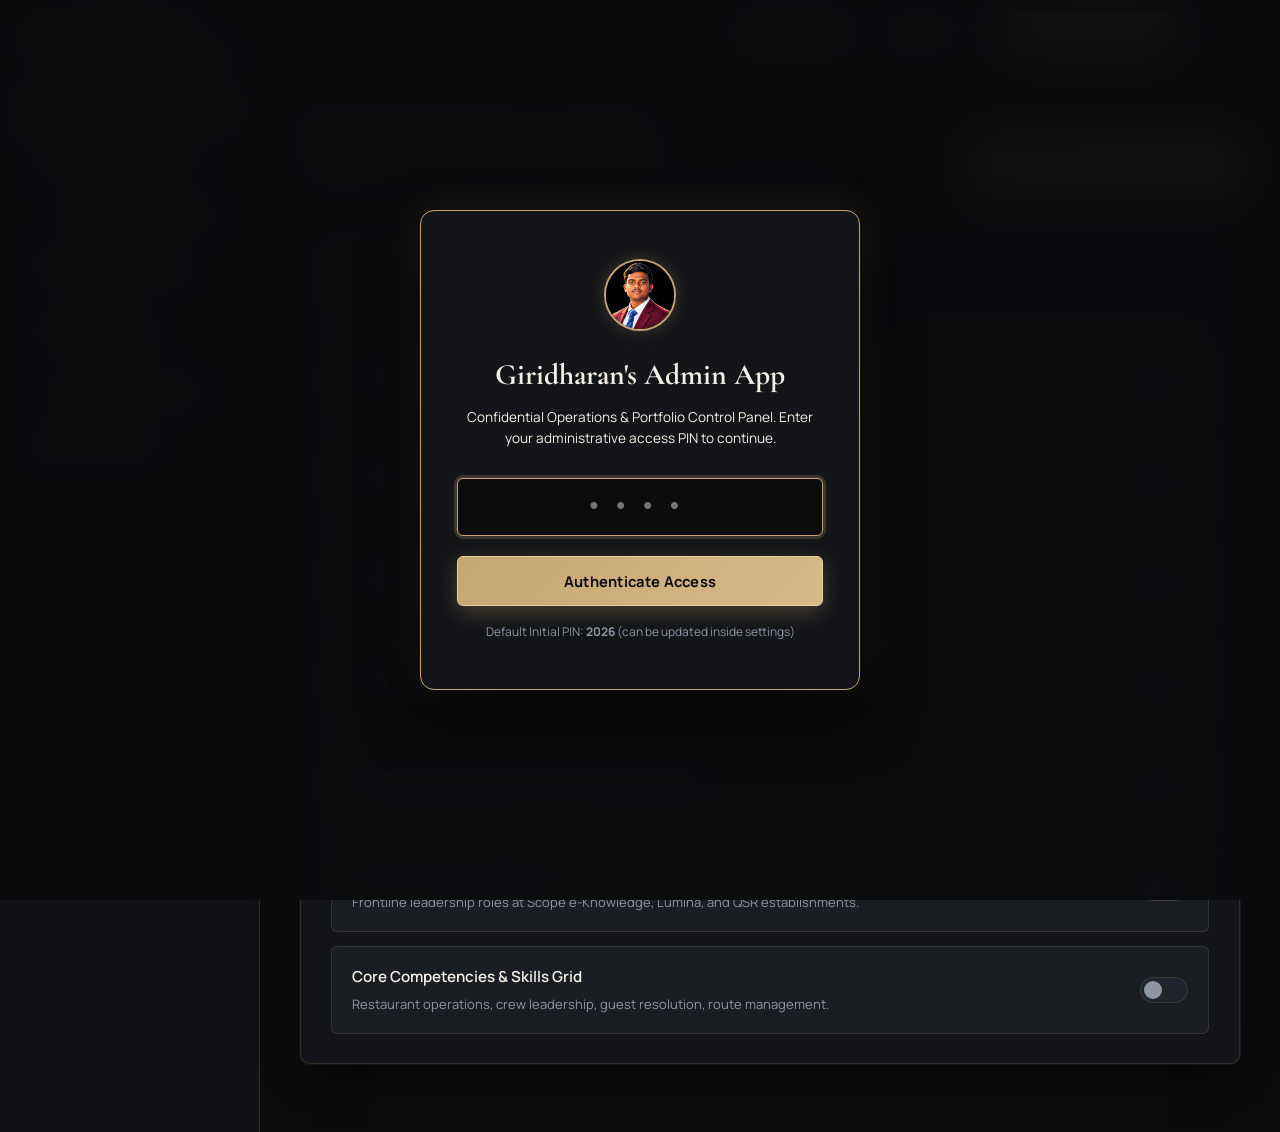
==== commit 3ab125f8: "Harmonize matte obsidian & champagne gold theme for admin/index.html" ====
--- a/admin/index.html
+++ b/admin/index.html
@@ -24,31 +24,66 @@
 
   <style>
     /* -------------------------------------------------------------
-       ADMIN APP STYLING
-       Dedicated management workstation for Giridharan G V
-       Obsidian Matte Surfaces (#0b0c0e, #131518, #1a1d22)
-       Brushed Champagne Gold Accents (#c5a572, #e6cf9f)
-       Zero Neon, Zero AI gimmicks — humanized, clean, utilitarian.
+       GIRIDHARAN G V — ADMIN APPLICATION STYLING
+       Unified Executive Matte Obsidian & Brushed Champagne Gold
+       Surfaces: #0b0c0e (Deep Void), #131518 (Card), #1a1d22 (Elevated)
+       Accents: #c5a572 (Brushed Gold), #e6cf9f (Bright Champagne)
+       Text: #f3efe6 (Warm Alabaster), #8f96a3 (Muted Slate)
+       Borders: rgba(197, 165, 114, 0.16)
+       Zero Neon, Zero Harsh Contrasts, 100% Cohesive Palette
        ------------------------------------------------------------- */
     :root {
       --admin-sidebar-width: 260px;
+
+      --color-gold: #c5a572;
+      --color-gold-hover: #d8ba88;
+      --color-gold-bright: #e6cf9f;
+      --color-gold-muted: #9e8254;
+      --color-gold-soft: rgba(197, 165, 114, 0.12);
+      --color-gold-glow: rgba(197, 165, 114, 0.25);
+      --color-gold-border: rgba(197, 165, 114, 0.22);
+
+      --bg-page: #0b0c0e;
+      --bg-surface: #131518;
+      --bg-surface-elevated: #1a1d22;
+      --bg-sidebar: #0f1114;
+
+      --text-main: #f3efe6;
+      --text-secondary: #c2c7d0;
+      --text-muted: #8f96a3;
+
+      --border-subtle: rgba(197, 165, 114, 0.16);
+      --border-focus: #c5a572;
+      --card-shadow: 0 16px 40px -10px rgba(0, 0, 0, 0.75), 0 0 0 1px rgba(197, 165, 114, 0.12);
+
+      --font-heading: 'Cormorant Garamond', Georgia, serif;
+      --font-body: 'Manrope', -apple-system, BlinkMacSystemFont, 'Segoe UI', Roboto, sans-serif;
+
+      --radius-sm: 6px;
+      --radius-md: 10px;
+      --radius-lg: 14px;
     }
 
     body {
-      background-color: var(--color-bg);
-      color: var(--color-text);
+      background-color: var(--bg-page);
+      color: var(--text-main);
       font-family: var(--font-body);
       min-height: 100vh;
       display: flex;
       flex-direction: column;
+      margin: 0;
+      padding: 0;
+      line-height: 1.6;
+      -webkit-font-smoothing: antialiased;
     }
 
     /* Top utility bar */
     .admin-topbar {
       height: 64px;
-      background: rgba(19, 21, 24, 0.95);
-      backdrop-filter: blur(12px);
-      border-bottom: 1px solid var(--color-border);
+      background: rgba(15, 17, 20, 0.92);
+      backdrop-filter: blur(16px);
+      -webkit-backdrop-filter: blur(16px);
+      border-bottom: 1px solid var(--border-subtle);
       display: flex;
       align-items: center;
       justify-content: space-between;
@@ -63,7 +98,7 @@
       align-items: center;
       gap: 0.85rem;
       text-decoration: none;
-      color: var(--color-text);
+      color: var(--text-main);
     }
 
     .admin-brand img {
@@ -72,6 +107,7 @@
       border-radius: 50%;
       border: 1.5px solid var(--color-gold);
       object-fit: cover;
+      box-shadow: 0 0 10px rgba(197, 165, 114, 0.2);
     }
 
     .admin-brand-info h1 {
@@ -80,33 +116,34 @@
       margin: 0;
       font-weight: 600;
       letter-spacing: -0.01em;
-      color: var(--color-text);
+      color: var(--text-main);
     }
 
     .admin-brand-info span {
-      font-size: 0.75rem;
+      font-size: 0.72rem;
       color: var(--color-gold-bright);
       text-transform: uppercase;
       letter-spacing: 0.08em;
+      font-weight: 600;
     }
 
     .topbar-right {
       display: flex;
       align-items: center;
-      gap: 1rem;
+      gap: 0.85rem;
     }
 
     .status-pill {
       display: inline-flex;
       align-items: center;
-      gap: 0.4rem;
-      padding: 0.3rem 0.75rem;
+      gap: 0.45rem;
+      padding: 0.35rem 0.85rem;
       border-radius: 9999px;
       font-size: 0.75rem;
       font-weight: 600;
-      background: rgba(197, 165, 114, 0.1);
+      background: var(--color-gold-soft);
       color: var(--color-gold-bright);
-      border: 1px solid rgba(197, 165, 114, 0.25);
+      border: 1px solid var(--border-subtle);
     }
 
     .status-dot {
@@ -135,26 +172,12 @@
     /* Sidebar Navigation */
     .admin-sidebar {
       width: var(--admin-sidebar-width);
-      background: #111317;
-      border-right: 1px solid var(--color-border);
+      background: var(--bg-sidebar);
+      border-right: 1px solid var(--border-subtle);
       padding: 1.5rem 1rem;
       display: flex;
       flex-direction: column;
-      gap: 0.5rem;
-    }
-
-    @media (max-width: 900px) {
-      .admin-app-body {
-        flex-direction: column;
-      }
-      .admin-sidebar {
-        width: 100%;
-        border-right: none;
-        border-bottom: 1px solid var(--color-border);
-        flex-direction: row;
-        overflow-x: auto;
-        padding: 0.75rem 1rem;
-      }
+      gap: 0.45rem;
     }
 
     .admin-nav-item {
@@ -163,27 +186,30 @@
       gap: 0.75rem;
       padding: 0.75rem 1rem;
       border-radius: var(--radius-sm);
-      color: var(--color-text-muted);
+      color: var(--text-muted);
       text-decoration: none;
       font-size: 0.875rem;
       font-weight: 600;
-      transition: all var(--duration-fast) ease;
+      transition: all 0.2s ease;
       cursor: pointer;
-      border: none;
+      border: 1px solid transparent;
       background: transparent;
       text-align: left;
       width: 100%;
+      box-sizing: border-box;
     }
 
     .admin-nav-item:hover {
-      background: rgba(255, 255, 255, 0.04);
-      color: var(--color-text);
+      background: rgba(197, 165, 114, 0.05);
+      color: var(--text-main);
+      border-color: rgba(197, 165, 114, 0.1);
     }
 
     .admin-nav-item.active {
       background: var(--color-gold-soft);
       color: var(--color-gold-bright);
-      border: 1px solid rgba(197, 165, 114, 0.25);
+      border-color: var(--border-subtle);
+      box-shadow: 0 2px 8px rgba(0, 0, 0, 0.4);
     }
 
     .admin-nav-item svg {
@@ -198,19 +224,13 @@
     /* Content Canvas */
     .admin-canvas {
       flex: 1;
-      padding: 2.25rem;
-      max-width: 1200px;
+      padding: 2.5rem;
+      max-width: 1160px;
       margin: 0 auto;
       width: 100%;
-    }
-
-    @media (max-width: 600px) {
-      .admin-canvas {
-        padding: 1.25rem;
-      }
-    }
-
-    /* Section Panels */
+      box-sizing: border-box;
+    }
+
     .admin-panel {
       display: none;
     }
@@ -236,42 +256,44 @@
 
     .panel-header-text h2 {
       font-family: var(--font-heading);
-      font-size: 2rem;
+      font-size: 2.15rem;
       font-weight: 600;
       margin: 0 0 0.35rem 0;
-      color: var(--color-text);
+      color: var(--text-main);
+      letter-spacing: -0.01em;
     }
 
     .panel-header-text p {
       font-size: 0.9rem;
-      color: var(--color-text-muted);
+      color: var(--text-secondary);
       margin: 0;
     }
 
     /* Card Panels */
     .card-panel {
-      background: var(--color-surface);
-      border: 1px solid var(--color-border);
+      background: var(--bg-surface);
+      border: 1px solid var(--border-subtle);
       border-radius: var(--radius-md);
-      padding: 1.75rem;
+      padding: 1.85rem;
       margin-bottom: 1.75rem;
-      box-shadow: var(--shadow-card);
+      box-shadow: var(--card-shadow);
     }
 
     .card-panel-title {
       font-family: var(--font-heading);
-      font-size: 1.35rem;
+      font-size: 1.4rem;
       font-weight: 600;
       margin: 0 0 0.4rem 0;
-      color: var(--color-text);
+      color: var(--text-main);
       display: flex;
       align-items: center;
-      gap: 0.5rem;
+      gap: 0.6rem;
+      letter-spacing: -0.01em;
     }
 
     .card-panel-desc {
       font-size: 0.85rem;
-      color: var(--color-text-muted);
+      color: var(--text-muted);
       margin: 0 0 1.5rem 0;
       line-height: 1.5;
     }
@@ -280,7 +302,7 @@
     .toggle-list {
       display: flex;
       flex-direction: column;
-      gap: 1rem;
+      gap: 0.85rem;
     }
 
     .toggle-row {
@@ -288,26 +310,30 @@
       align-items: center;
       justify-content: space-between;
       padding: 1.15rem 1.25rem;
-      background: var(--color-surface-elevated);
-      border: 1px solid var(--color-border);
+      background: var(--bg-surface-elevated);
+      border: 1px solid var(--border-subtle);
       border-radius: var(--radius-sm);
       gap: 1rem;
+      transition: border-color 0.2s ease;
+    }
+
+    .toggle-row:hover {
+      border-color: rgba(197, 165, 114, 0.3);
     }
 
     .toggle-info h4 {
       margin: 0 0 0.25rem 0;
       font-size: 0.95rem;
       font-weight: 600;
-      color: var(--color-text);
+      color: var(--text-main);
     }
 
     .toggle-info p {
       margin: 0;
       font-size: 0.8125rem;
-      color: var(--color-text-muted);
-    }
-
-    /* Switch slider */
+      color: var(--text-muted);
+    }
+
     .switch {
       position: relative;
       display: inline-block;
@@ -326,10 +352,10 @@
       position: absolute;
       cursor: pointer;
       top: 0; left: 0; right: 0; bottom: 0;
-      background-color: #2a2e37;
+      background-color: #20242c;
       transition: .3s;
       border-radius: 34px;
-      border: 1px solid var(--color-border);
+      border: 1px solid var(--border-subtle);
     }
 
     .slider:before {
@@ -354,11 +380,56 @@
       background-color: #0b0c0e;
     }
 
-    /* Tables & Lists */
+    /* Forms */
+    .form-grid-2 {
+      display: grid;
+      grid-template-columns: 1fr 1fr;
+      gap: 1.25rem;
+    }
+
+    .form-group {
+      margin-bottom: 1.35rem;
+    }
+
+    .form-label {
+      display: block;
+      font-size: 0.8125rem;
+      font-weight: 600;
+      color: var(--text-secondary);
+      margin-bottom: 0.45rem;
+      letter-spacing: 0.02em;
+    }
+
+    .form-input,
+    .form-select,
+    .form-textarea {
+      width: 100%;
+      box-sizing: border-box;
+      background: var(--bg-surface-elevated);
+      border: 1px solid var(--border-subtle);
+      border-radius: var(--radius-sm);
+      padding: 0.75rem 1rem;
+      font-family: var(--font-body);
+      font-size: 0.9375rem;
+      color: var(--text-main);
+      transition: all 0.25s ease;
+    }
+
+    .form-input:focus,
+    .form-select:focus,
+    .form-textarea:focus {
+      outline: none;
+      border-color: var(--border-focus);
+      background: #15181e;
+      box-shadow: 0 0 0 3px rgba(197, 165, 114, 0.16);
+    }
+
+    /* Tables */
     .data-table-container {
       overflow-x: auto;
-      border: 1px solid var(--color-border);
+      border: 1px solid var(--border-subtle);
       border-radius: var(--radius-sm);
+      background: var(--bg-surface-elevated);
     }
 
     .data-table {
@@ -369,18 +440,18 @@
     }
 
     .data-table th {
-      background: #101216;
-      color: var(--color-text-secondary);
+      background: #0f1115;
+      color: var(--text-secondary);
       font-weight: 600;
-      padding: 0.85rem 1rem;
-      border-bottom: 1px solid var(--color-border);
+      padding: 0.9rem 1rem;
+      border-bottom: 1px solid var(--border-subtle);
       letter-spacing: 0.02em;
     }
 
     .data-table td {
       padding: 1rem;
-      border-bottom: 1px solid var(--color-border);
-      color: var(--color-text);
+      border-bottom: 1px solid var(--border-subtle);
+      color: var(--text-main);
       vertical-align: middle;
     }
 
@@ -392,20 +463,22 @@
       background: rgba(74, 222, 128, 0.12);
       color: #4ade80;
       border: 1px solid rgba(74, 222, 128, 0.3);
-      padding: 0.2rem 0.55rem;
+      padding: 0.25rem 0.6rem;
       border-radius: 4px;
       font-size: 0.72rem;
       font-weight: 600;
+      letter-spacing: 0.04em;
     }
 
     .badge-pending {
       background: rgba(251, 191, 36, 0.12);
       color: #fbbf24;
       border: 1px solid rgba(251, 191, 36, 0.3);
-      padding: 0.2rem 0.55rem;
+      padding: 0.25rem 0.6rem;
       border-radius: 4px;
       font-size: 0.72rem;
       font-weight: 600;
+      letter-spacing: 0.04em;
     }
 
     .btn-action-group {
@@ -417,9 +490,9 @@
     .pin-shield-overlay {
       position: fixed;
       inset: 0;
-      background: rgba(11, 12, 14, 0.94);
-      backdrop-filter: blur(16px);
-      -webkit-backdrop-filter: blur(16px);
+      background: rgba(11, 12, 14, 0.96);
+      backdrop-filter: blur(20px);
+      -webkit-backdrop-filter: blur(20px);
       z-index: 1000;
       display: flex;
       align-items: center;
@@ -428,67 +501,145 @@
     }
 
     .pin-card {
-      background: #14171c;
-      border: 1px solid var(--color-gold);
-      box-shadow: 0 20px 40px rgba(0, 0, 0, 0.75), 0 0 40px rgba(197, 165, 114, 0.1);
+      background: #131518;
+      border: 1.5px solid var(--color-gold);
+      box-shadow: 0 25px 60px rgba(0, 0, 0, 0.85), 0 0 40px rgba(197, 165, 114, 0.15);
       border-radius: var(--radius-lg);
-      padding: 2.75rem 2.25rem;
+      padding: 3rem 2.25rem;
       max-width: 440px;
       width: 100%;
       text-align: center;
+      box-sizing: border-box;
     }
 
     .pin-avatar {
-      width: 68px;
-      height: 68px;
+      width: 72px;
+      height: 72px;
       border-radius: 50%;
       border: 2px solid var(--color-gold);
       margin: 0 auto 1.25rem auto;
       object-fit: cover;
+      box-shadow: 0 0 16px rgba(197, 165, 114, 0.25);
     }
 
     .pin-input {
       width: 100%;
-      letter-spacing: 0.4em;
-      font-size: 1.5rem;
+      box-sizing: border-box;
+      letter-spacing: 0.45em;
+      font-size: 1.6rem;
       text-align: center;
       font-family: monospace;
-      padding: 0.75rem 1rem;
+      padding: 0.85rem 1rem;
       background: #0b0c0e;
-      border: 1px solid var(--color-border);
+      border: 1px solid var(--border-subtle);
       color: var(--color-gold-bright);
       border-radius: var(--radius-sm);
-      margin-bottom: 1rem;
+      margin-bottom: 1.25rem;
     }
 
     .pin-input:focus {
       outline: none;
       border-color: var(--color-gold);
-      box-shadow: 0 0 0 3px rgba(197, 165, 114, 0.2);
+      box-shadow: 0 0 0 3px rgba(197, 165, 114, 0.22);
     }
 
     .pin-hint {
       font-size: 0.75rem;
-      color: var(--color-text-muted);
-      margin-top: 0.75rem;
-    }
-
-    /* Toast notification */
+      color: var(--text-muted);
+      margin-top: 1rem;
+    }
+
     .toast-banner {
       position: fixed;
       bottom: 2rem;
       right: 2rem;
-      background: #14171c;
+      background: #15181d;
       border: 1px solid var(--color-gold);
-      color: var(--color-text);
+      color: var(--text-main);
       padding: 0.85rem 1.35rem;
       border-radius: var(--radius-sm);
       font-size: 0.85rem;
-      box-shadow: var(--shadow-card);
+      box-shadow: 0 10px 30px rgba(0, 0, 0, 0.7);
       z-index: 100;
       display: none;
       align-items: center;
       gap: 0.6rem;
+    }
+
+    /* Mobile Enhancements */
+    @media (max-width: 900px) {
+      .admin-topbar {
+        padding: 0 1rem;
+        height: auto;
+        min-height: 60px;
+        flex-wrap: wrap;
+        gap: 0.5rem;
+        padding-top: 0.5rem;
+        padding-bottom: 0.5rem;
+      }
+      .topbar-right {
+        gap: 0.4rem;
+        flex-wrap: wrap;
+      }
+      .admin-app-body {
+        flex-direction: column;
+      }
+      .admin-sidebar {
+        width: 100%;
+        border-right: none;
+        border-bottom: 1px solid var(--border-subtle);
+        flex-direction: row;
+        overflow-x: auto;
+        padding: 0.65rem 0.75rem;
+        gap: 0.4rem;
+        -webkit-overflow-scrolling: touch;
+      }
+      .admin-nav-item {
+        white-space: nowrap;
+        flex-shrink: 0;
+        padding: 0.55rem 0.85rem;
+        font-size: 0.8rem;
+      }
+      .admin-canvas {
+        padding: 1.25rem 0.85rem;
+      }
+      .card-panel {
+        padding: 1.25rem 1rem;
+      }
+      .panel-header-text h2 {
+        font-size: 1.6rem;
+      }
+      .form-grid-2 {
+        grid-template-columns: 1fr;
+        gap: 0;
+      }
+      .toggle-row {
+        padding: 0.85rem 1rem;
+      }
+    }
+
+    @media (max-width: 480px) {
+      .admin-topbar {
+        justify-content: center;
+        text-align: center;
+      }
+      .admin-brand {
+        width: 100%;
+        justify-content: center;
+        margin-bottom: 0.25rem;
+      }
+      .topbar-right {
+        width: 100%;
+        justify-content: center;
+      }
+      .pin-card {
+        padding: 2rem 1.25rem;
+        max-width: 95%;
+      }
+      .pin-input {
+        font-size: 1.25rem;
+        letter-spacing: 0.3em;
+      }
     }
   </style>
 </head>
--- a/styles.css
+++ b/styles.css
@@ -2423,3 +2423,111 @@
   gap: 0.75rem;
   align-items: center;
 }
+
+
+/* -------------------------------------------------------------
+   COMPREHENSIVE MOBILE & TABLET RESPONSIVENESS OVERRIDES
+   Ensures seamless fluid experience across iPhone, Android, iPad & Desktop
+   ------------------------------------------------------------- */
+
+/* Tablet & Mobile (under 768px) */
+@media (max-width: 768px) {
+  .container {
+    padding-left: 1.25rem !important;
+    padding-right: 1.25rem !important;
+  }
+
+  /* Executive Typography scaling on mobile */
+  .section-title {
+    font-size: 1.85rem !important;
+    line-height: 1.25 !important;
+  }
+
+  .section-intro {
+    font-size: 0.95rem !important;
+    line-height: 1.6 !important;
+  }
+
+  /* Maintenance overlay responsiveness */
+  .maintenance-screen-card {
+    padding: 2rem 1.25rem !important;
+    max-width: 95% !important;
+  }
+
+  .maintenance-screen-title {
+    font-size: 1.75rem !important;
+  }
+
+  .maintenance-screen-msg {
+    font-size: 0.9rem !important;
+  }
+
+  .maintenance-banner-strip {
+    font-size: 0.775rem !important;
+    padding: 0.65rem 1rem !important;
+    flex-wrap: wrap !important;
+  }
+
+  /* Milestone numbers and cards */
+  .milestone-stat-card {
+    padding: 1.5rem 1.25rem !important;
+  }
+
+  .milestone-number {
+    font-size: 2.5rem !important;
+  }
+
+  /* Testimonial cards */
+  .testimonial-card {
+    padding: 1.5rem 1.25rem !important;
+  }
+
+  .testimonial-text {
+    font-size: 0.875rem !important;
+  }
+
+  /* Contact section stack */
+  .contact-grid {
+    grid-template-columns: 1fr !important;
+    gap: 2rem !important;
+  }
+}
+
+/* Small Smartphone Devices (under 480px: Galaxy, Pixel, iPhone mini) */
+@media (max-width: 480px) {
+  .site-header .container {
+    padding-left: 1rem !important;
+    padding-right: 1rem !important;
+  }
+
+  .logo-text .logo-name {
+    font-size: 1.05rem !important;
+  }
+
+  .logo-text .logo-role {
+    font-size: 0.7rem !important;
+  }
+
+  .section {
+    padding: 3.5rem 0 !important;
+  }
+
+  .btn {
+    width: 100% !important;
+    justify-content: center !important;
+  }
+
+  .header-actions {
+    gap: 0.4rem !important;
+  }
+
+  .theme-toggle-btn {
+    width: 36px !important;
+    height: 36px !important;
+  }
+
+  .mobile-menu-btn {
+    width: 36px !important;
+    height: 36px !important;
+  }
+}
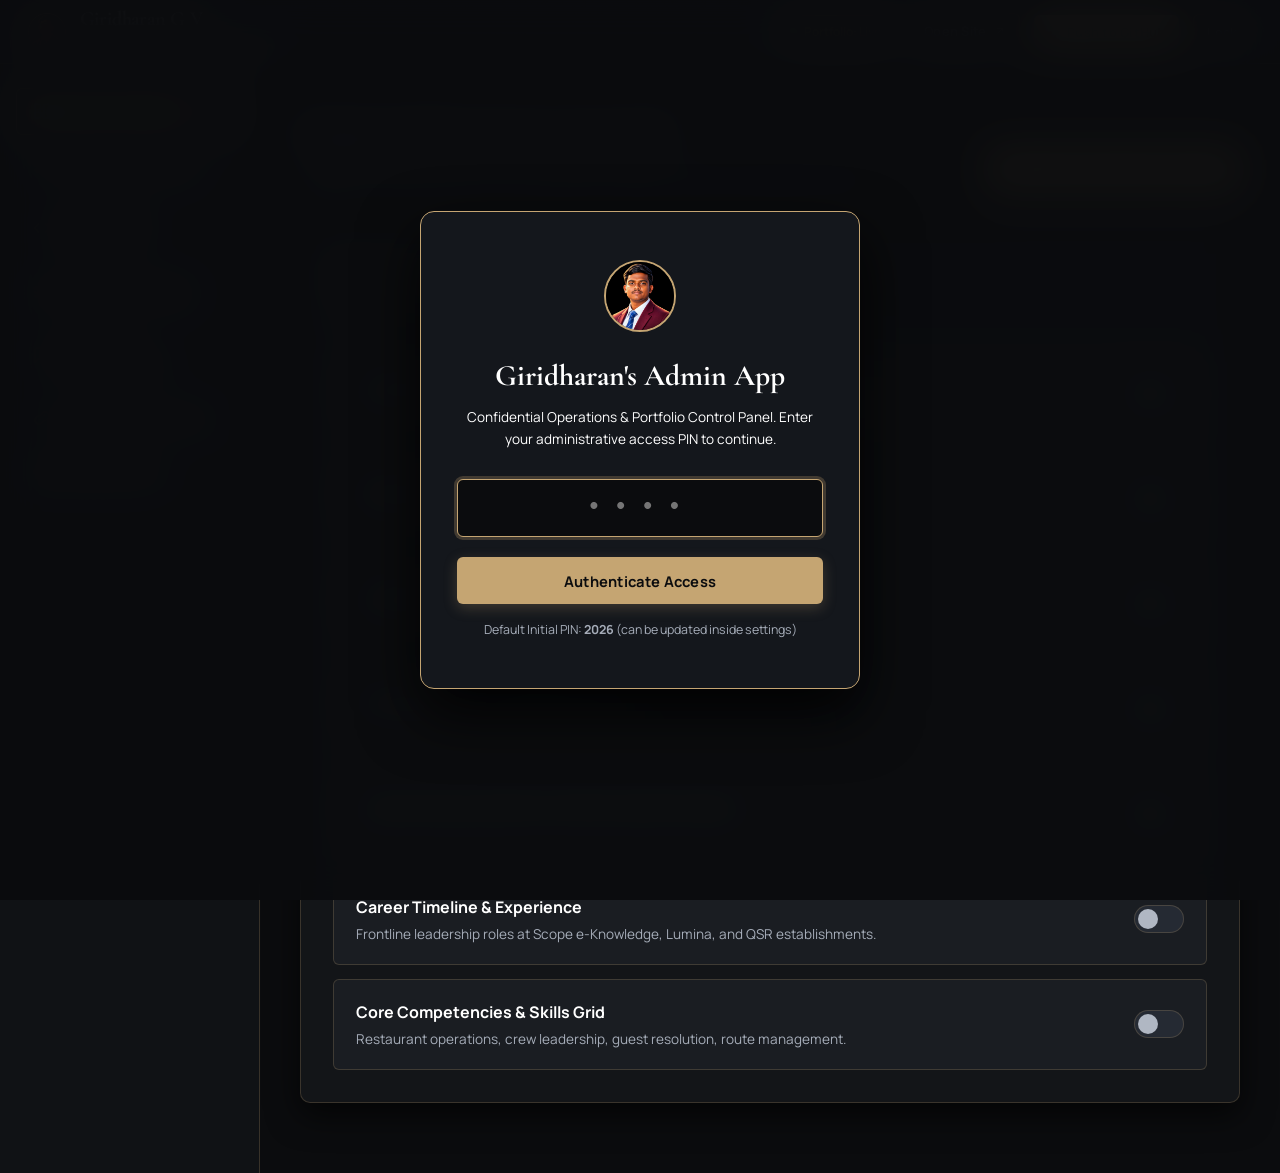
==== commit 7ec04580: "Fix text contrast and visibility in admin/index.html" ====
--- a/admin/index.html
+++ b/admin/index.html
@@ -25,36 +25,30 @@
   <style>
     /* -------------------------------------------------------------
        GIRIDHARAN G V — ADMIN APPLICATION STYLING
-       Unified Executive Matte Obsidian & Brushed Champagne Gold
-       Surfaces: #0b0c0e (Deep Void), #131518 (Card), #1a1d22 (Elevated)
-       Accents: #c5a572 (Brushed Gold), #e6cf9f (Bright Champagne)
-       Text: #f3efe6 (Warm Alabaster), #8f96a3 (Muted Slate)
-       Borders: rgba(197, 165, 114, 0.16)
-       Zero Neon, Zero Harsh Contrasts, 100% Cohesive Palette
+       High-Contrast Executive Matte Obsidian & Champagne Gold
+       Zero washed-out text, 100% crystal-clear readability
        ------------------------------------------------------------- */
     :root {
       --admin-sidebar-width: 260px;
 
+      /* High-Contrast Colors */
       --color-gold: #c5a572;
       --color-gold-hover: #d8ba88;
       --color-gold-bright: #e6cf9f;
-      --color-gold-muted: #9e8254;
-      --color-gold-soft: rgba(197, 165, 114, 0.12);
-      --color-gold-glow: rgba(197, 165, 114, 0.25);
-      --color-gold-border: rgba(197, 165, 114, 0.22);
+      --color-gold-soft: rgba(197, 165, 114, 0.14);
 
       --bg-page: #0b0c0e;
-      --bg-surface: #131518;
+      --bg-surface: #14161a;
       --bg-surface-elevated: #1a1d22;
-      --bg-sidebar: #0f1114;
-
-      --text-main: #f3efe6;
-      --text-secondary: #c2c7d0;
-      --text-muted: #8f96a3;
-
-      --border-subtle: rgba(197, 165, 114, 0.16);
+      --bg-sidebar: #101215;
+
+      /* Crisp, bright text with zero fading */
+      --text-main: #ffffff !important;
+      --text-secondary: #e2e6ee !important;
+      --text-muted: #a6adb9 !important;
+
+      --border-subtle: rgba(197, 165, 114, 0.22);
       --border-focus: #c5a572;
-      --card-shadow: 0 16px 40px -10px rgba(0, 0, 0, 0.75), 0 0 0 1px rgba(197, 165, 114, 0.12);
 
       --font-heading: 'Cormorant Garamond', Georgia, serif;
       --font-body: 'Manrope', -apple-system, BlinkMacSystemFont, 'Segoe UI', Roboto, sans-serif;
@@ -64,9 +58,14 @@
       --radius-lg: 14px;
     }
 
+    /* Force bright text inheritance across all elements */
+    * {
+      box-sizing: border-box;
+    }
+
     body {
-      background-color: var(--bg-page);
-      color: var(--text-main);
+      background-color: var(--bg-page) !important;
+      color: #ffffff !important;
       font-family: var(--font-body);
       min-height: 100vh;
       display: flex;
@@ -80,9 +79,7 @@
     /* Top utility bar */
     .admin-topbar {
       height: 64px;
-      background: rgba(15, 17, 20, 0.92);
-      backdrop-filter: blur(16px);
-      -webkit-backdrop-filter: blur(16px);
+      background: #111317;
       border-bottom: 1px solid var(--border-subtle);
       display: flex;
       align-items: center;
@@ -98,33 +95,32 @@
       align-items: center;
       gap: 0.85rem;
       text-decoration: none;
-      color: var(--text-main);
+      color: #ffffff;
     }
 
     .admin-brand img {
-      width: 36px;
-      height: 36px;
+      width: 38px;
+      height: 38px;
       border-radius: 50%;
       border: 1.5px solid var(--color-gold);
       object-fit: cover;
-      box-shadow: 0 0 10px rgba(197, 165, 114, 0.2);
     }
 
     .admin-brand-info h1 {
       font-family: var(--font-heading);
-      font-size: 1.15rem;
+      font-size: 1.25rem;
       margin: 0;
-      font-weight: 600;
+      font-weight: 700;
+      color: #ffffff !important;
       letter-spacing: -0.01em;
-      color: var(--text-main);
     }
 
     .admin-brand-info span {
-      font-size: 0.72rem;
-      color: var(--color-gold-bright);
+      font-size: 0.75rem;
+      color: var(--color-gold-bright) !important;
       text-transform: uppercase;
       letter-spacing: 0.08em;
-      font-weight: 600;
+      font-weight: 700;
     }
 
     .topbar-right {
@@ -142,7 +138,7 @@
       font-size: 0.75rem;
       font-weight: 600;
       background: var(--color-gold-soft);
-      color: var(--color-gold-bright);
+      color: var(--color-gold-bright) !important;
       border: 1px solid var(--border-subtle);
     }
 
@@ -184,11 +180,11 @@
       display: flex;
       align-items: center;
       gap: 0.75rem;
-      padding: 0.75rem 1rem;
+      padding: 0.8rem 1rem;
       border-radius: var(--radius-sm);
-      color: var(--text-muted);
+      color: #b0b7c3 !important;
       text-decoration: none;
-      font-size: 0.875rem;
+      font-size: 0.9rem;
       font-weight: 600;
       transition: all 0.2s ease;
       cursor: pointer;
@@ -196,20 +192,23 @@
       background: transparent;
       text-align: left;
       width: 100%;
-      box-sizing: border-box;
     }
 
     .admin-nav-item:hover {
-      background: rgba(197, 165, 114, 0.05);
-      color: var(--text-main);
-      border-color: rgba(197, 165, 114, 0.1);
+      background: rgba(197, 165, 114, 0.08);
+      color: #ffffff !important;
+      border-color: rgba(197, 165, 114, 0.2);
     }
 
     .admin-nav-item.active {
-      background: var(--color-gold-soft);
-      color: var(--color-gold-bright);
-      border-color: var(--border-subtle);
-      box-shadow: 0 2px 8px rgba(0, 0, 0, 0.4);
+      background: rgba(197, 165, 114, 0.16) !important;
+      color: #ffffff !important;
+      border-color: var(--color-gold) !important;
+    }
+
+    .admin-nav-item.active span {
+      color: var(--color-gold-bright) !important;
+      font-weight: 700;
     }
 
     .admin-nav-item svg {
@@ -228,7 +227,6 @@
       max-width: 1160px;
       margin: 0 auto;
       width: 100%;
-      box-sizing: border-box;
     }
 
     .admin-panel {
@@ -256,17 +254,18 @@
 
     .panel-header-text h2 {
       font-family: var(--font-heading);
-      font-size: 2.15rem;
-      font-weight: 600;
-      margin: 0 0 0.35rem 0;
-      color: var(--text-main);
+      font-size: 2.25rem;
+      font-weight: 700;
+      margin: 0 0 0.4rem 0;
+      color: #ffffff !important;
       letter-spacing: -0.01em;
     }
 
     .panel-header-text p {
-      font-size: 0.9rem;
-      color: var(--text-secondary);
+      font-size: 0.95rem;
+      color: #c5cbd5 !important;
       margin: 0;
+      line-height: 1.5;
     }
 
     /* Card Panels */
@@ -274,17 +273,17 @@
       background: var(--bg-surface);
       border: 1px solid var(--border-subtle);
       border-radius: var(--radius-md);
-      padding: 1.85rem;
-      margin-bottom: 1.75rem;
-      box-shadow: var(--card-shadow);
+      padding: 2rem;
+      margin-bottom: 1.85rem;
+      box-shadow: 0 12px 32px rgba(0, 0, 0, 0.65);
     }
 
     .card-panel-title {
       font-family: var(--font-heading);
-      font-size: 1.4rem;
-      font-weight: 600;
-      margin: 0 0 0.4rem 0;
-      color: var(--text-main);
+      font-size: 1.5rem;
+      font-weight: 700;
+      margin: 0 0 0.5rem 0;
+      color: #ffffff !important;
       display: flex;
       align-items: center;
       gap: 0.6rem;
@@ -292,10 +291,10 @@
     }
 
     .card-panel-desc {
-      font-size: 0.85rem;
-      color: var(--text-muted);
+      font-size: 0.875rem;
+      color: #a6adb9 !important;
       margin: 0 0 1.5rem 0;
-      line-height: 1.5;
+      line-height: 1.6;
     }
 
     /* Toggle switches */
@@ -309,7 +308,7 @@
       display: flex;
       align-items: center;
       justify-content: space-between;
-      padding: 1.15rem 1.25rem;
+      padding: 1.25rem 1.4rem;
       background: var(--bg-surface-elevated);
       border: 1px solid var(--border-subtle);
       border-radius: var(--radius-sm);
@@ -318,27 +317,28 @@
     }
 
     .toggle-row:hover {
-      border-color: rgba(197, 165, 114, 0.3);
+      border-color: rgba(197, 165, 114, 0.4);
     }
 
     .toggle-info h4 {
-      margin: 0 0 0.25rem 0;
-      font-size: 0.95rem;
-      font-weight: 600;
-      color: var(--text-main);
+      margin: 0 0 0.3rem 0;
+      font-size: 1rem;
+      font-weight: 700;
+      color: #ffffff !important;
     }
 
     .toggle-info p {
       margin: 0;
-      font-size: 0.8125rem;
-      color: var(--text-muted);
+      font-size: 0.85rem;
+      color: #a6adb9 !important;
+      line-height: 1.4;
     }
 
     .switch {
       position: relative;
       display: inline-block;
-      width: 48px;
-      height: 26px;
+      width: 50px;
+      height: 28px;
       flex-shrink: 0;
     }
 
@@ -352,7 +352,7 @@
       position: absolute;
       cursor: pointer;
       top: 0; left: 0; right: 0; bottom: 0;
-      background-color: #20242c;
+      background-color: #252a33;
       transition: .3s;
       border-radius: 34px;
       border: 1px solid var(--border-subtle);
@@ -361,11 +361,11 @@
     .slider:before {
       position: absolute;
       content: "";
-      height: 18px;
-      width: 18px;
+      height: 20px;
+      width: 20px;
       left: 3px;
       bottom: 3px;
-      background-color: #8f96a3;
+      background-color: #b0b7c3;
       transition: .3s;
       border-radius: 50%;
     }
@@ -393,10 +393,10 @@
 
     .form-label {
       display: block;
-      font-size: 0.8125rem;
-      font-weight: 600;
-      color: var(--text-secondary);
-      margin-bottom: 0.45rem;
+      font-size: 0.85rem;
+      font-weight: 700;
+      color: #e2e6ee !important;
+      margin-bottom: 0.5rem;
       letter-spacing: 0.02em;
     }
 
@@ -404,14 +404,13 @@
     .form-select,
     .form-textarea {
       width: 100%;
-      box-sizing: border-box;
-      background: var(--bg-surface-elevated);
-      border: 1px solid var(--border-subtle);
+      background: #0f1115 !important;
+      border: 1.5px solid var(--border-subtle);
       border-radius: var(--radius-sm);
-      padding: 0.75rem 1rem;
+      padding: 0.85rem 1rem;
       font-family: var(--font-body);
-      font-size: 0.9375rem;
-      color: var(--text-main);
+      font-size: 0.95rem;
+      color: #ffffff !important;
       transition: all 0.25s ease;
     }
 
@@ -420,8 +419,60 @@
     .form-textarea:focus {
       outline: none;
       border-color: var(--border-focus);
-      background: #15181e;
-      box-shadow: 0 0 0 3px rgba(197, 165, 114, 0.16);
+      background: #14171d !important;
+      box-shadow: 0 0 0 3px rgba(197, 165, 114, 0.2);
+    }
+
+    .form-hint {
+      font-size: 0.775rem;
+      color: #a6adb9 !important;
+      margin-top: 0.4rem;
+    }
+
+    /* Buttons */
+    .btn-primary {
+      background: var(--color-gold) !important;
+      color: #0b0c0e !important;
+      font-weight: 700 !important;
+      border: none;
+      padding: 0.75rem 1.4rem;
+      border-radius: var(--radius-sm);
+      cursor: pointer;
+      display: inline-flex;
+      align-items: center;
+      gap: 0.5rem;
+      box-shadow: 0 4px 14px rgba(197, 165, 114, 0.25);
+      transition: all 0.2s ease;
+    }
+
+    .btn-primary:hover {
+      background: var(--color-gold-hover) !important;
+      transform: translateY(-1px);
+    }
+
+    .btn-secondary {
+      background: rgba(255, 255, 255, 0.06) !important;
+      color: #ffffff !important;
+      border: 1px solid var(--border-subtle);
+      padding: 0.65rem 1.15rem;
+      border-radius: var(--radius-sm);
+      cursor: pointer;
+      display: inline-flex;
+      align-items: center;
+      gap: 0.4rem;
+      font-weight: 600;
+      transition: all 0.2s ease;
+    }
+
+    .btn-secondary:hover {
+      background: rgba(197, 165, 114, 0.12) !important;
+      border-color: var(--color-gold);
+      color: var(--color-gold-bright) !important;
+    }
+
+    .btn-sm {
+      padding: 0.45rem 0.85rem;
+      font-size: 0.8rem;
     }
 
     /* Tables */
@@ -436,22 +487,21 @@
       width: 100%;
       border-collapse: collapse;
       text-align: left;
-      font-size: 0.85rem;
+      font-size: 0.875rem;
     }
 
     .data-table th {
-      background: #0f1115;
-      color: var(--text-secondary);
-      font-weight: 600;
-      padding: 0.9rem 1rem;
+      background: #0d0f12;
+      color: #e2e6ee !important;
+      font-weight: 700;
+      padding: 0.95rem 1rem;
       border-bottom: 1px solid var(--border-subtle);
-      letter-spacing: 0.02em;
     }
 
     .data-table td {
       padding: 1rem;
       border-bottom: 1px solid var(--border-subtle);
-      color: var(--text-main);
+      color: #ffffff !important;
       vertical-align: middle;
     }
 
@@ -460,25 +510,23 @@
     }
 
     .badge-approved {
-      background: rgba(74, 222, 128, 0.12);
-      color: #4ade80;
-      border: 1px solid rgba(74, 222, 128, 0.3);
+      background: rgba(74, 222, 128, 0.16);
+      color: #4ade80 !important;
+      border: 1px solid rgba(74, 222, 128, 0.35);
       padding: 0.25rem 0.6rem;
       border-radius: 4px;
-      font-size: 0.72rem;
-      font-weight: 600;
-      letter-spacing: 0.04em;
+      font-size: 0.75rem;
+      font-weight: 700;
     }
 
     .badge-pending {
-      background: rgba(251, 191, 36, 0.12);
-      color: #fbbf24;
-      border: 1px solid rgba(251, 191, 36, 0.3);
+      background: rgba(251, 191, 36, 0.16);
+      color: #fbbf24 !important;
+      border: 1px solid rgba(251, 191, 36, 0.35);
       padding: 0.25rem 0.6rem;
       border-radius: 4px;
-      font-size: 0.72rem;
-      font-weight: 600;
-      letter-spacing: 0.04em;
+      font-size: 0.75rem;
+      font-weight: 700;
     }
 
     .btn-action-group {
@@ -492,7 +540,6 @@
       inset: 0;
       background: rgba(11, 12, 14, 0.96);
       backdrop-filter: blur(20px);
-      -webkit-backdrop-filter: blur(20px);
       z-index: 1000;
       display: flex;
       align-items: center;
@@ -501,15 +548,14 @@
     }
 
     .pin-card {
-      background: #131518;
+      background: #14171c;
       border: 1.5px solid var(--color-gold);
-      box-shadow: 0 25px 60px rgba(0, 0, 0, 0.85), 0 0 40px rgba(197, 165, 114, 0.15);
+      box-shadow: 0 25px 60px rgba(0, 0, 0, 0.85);
       border-radius: var(--radius-lg);
       padding: 3rem 2.25rem;
       max-width: 440px;
       width: 100%;
       text-align: center;
-      box-sizing: border-box;
     }
 
     .pin-avatar {
@@ -519,20 +565,18 @@
       border: 2px solid var(--color-gold);
       margin: 0 auto 1.25rem auto;
       object-fit: cover;
-      box-shadow: 0 0 16px rgba(197, 165, 114, 0.25);
     }
 
     .pin-input {
       width: 100%;
-      box-sizing: border-box;
       letter-spacing: 0.45em;
       font-size: 1.6rem;
       text-align: center;
       font-family: monospace;
       padding: 0.85rem 1rem;
-      background: #0b0c0e;
+      background: #0b0c0e !important;
       border: 1px solid var(--border-subtle);
-      color: var(--color-gold-bright);
+      color: var(--color-gold-bright) !important;
       border-radius: var(--radius-sm);
       margin-bottom: 1.25rem;
     }
@@ -540,12 +584,12 @@
     .pin-input:focus {
       outline: none;
       border-color: var(--color-gold);
-      box-shadow: 0 0 0 3px rgba(197, 165, 114, 0.22);
+      box-shadow: 0 0 0 3px rgba(197, 165, 114, 0.25);
     }
 
     .pin-hint {
-      font-size: 0.75rem;
-      color: var(--text-muted);
+      font-size: 0.775rem;
+      color: #a6adb9 !important;
       margin-top: 1rem;
     }
 
@@ -553,12 +597,12 @@
       position: fixed;
       bottom: 2rem;
       right: 2rem;
-      background: #15181d;
+      background: #181b22;
       border: 1px solid var(--color-gold);
-      color: var(--text-main);
+      color: #ffffff !important;
       padding: 0.85rem 1.35rem;
       border-radius: var(--radius-sm);
-      font-size: 0.85rem;
+      font-size: 0.875rem;
       box-shadow: 0 10px 30px rgba(0, 0, 0, 0.7);
       z-index: 100;
       display: none;
@@ -566,7 +610,7 @@
       gap: 0.6rem;
     }
 
-    /* Mobile Enhancements */
+    /* Mobile overrides */
     @media (max-width: 900px) {
       .admin-topbar {
         padding: 0 1rem;
@@ -598,7 +642,7 @@
         white-space: nowrap;
         flex-shrink: 0;
         padding: 0.55rem 0.85rem;
-        font-size: 0.8rem;
+        font-size: 0.825rem;
       }
       .admin-canvas {
         padding: 1.25rem 0.85rem;
@@ -615,30 +659,6 @@
       }
       .toggle-row {
         padding: 0.85rem 1rem;
-      }
-    }
-
-    @media (max-width: 480px) {
-      .admin-topbar {
-        justify-content: center;
-        text-align: center;
-      }
-      .admin-brand {
-        width: 100%;
-        justify-content: center;
-        margin-bottom: 0.25rem;
-      }
-      .topbar-right {
-        width: 100%;
-        justify-content: center;
-      }
-      .pin-card {
-        padding: 2rem 1.25rem;
-        max-width: 95%;
-      }
-      .pin-input {
-        font-size: 1.25rem;
-        letter-spacing: 0.3em;
       }
     }
   </style>
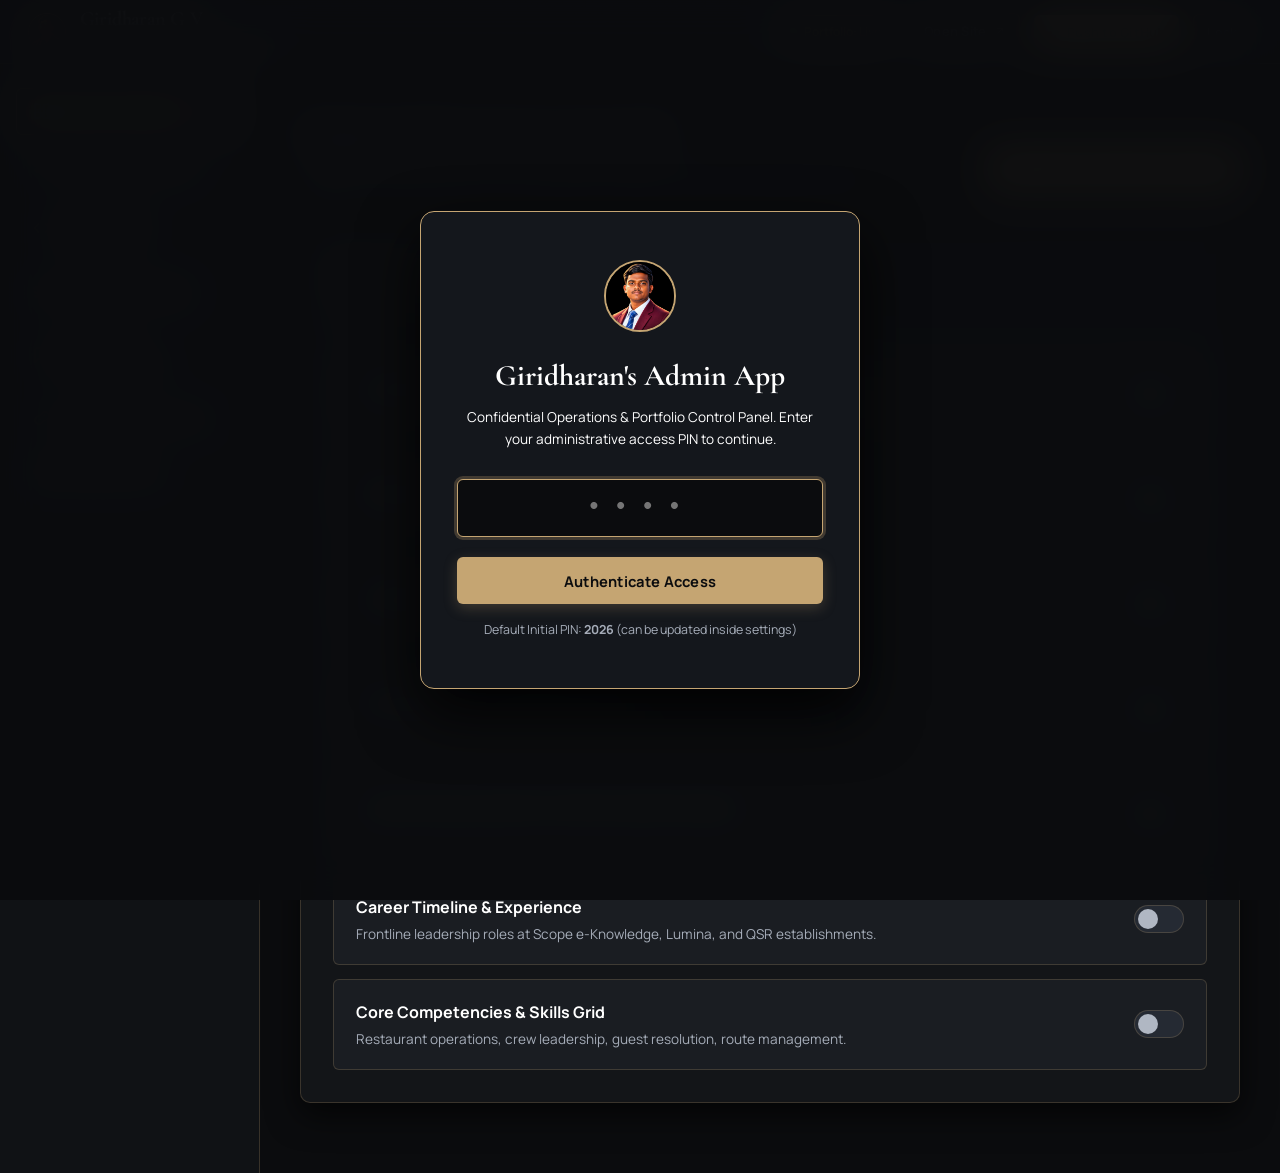
==== commit 8e8e1594: "Deploy updated admin/index.html with Colleague Token Shield Modal" ====
--- a/admin/index.html
+++ b/admin/index.html
@@ -1625,6 +1625,13 @@
     }
 
     async function triggerGitHubSync() {
+      var cfg = PortfolioBridge.getGitHubConfig();
+      if (!cfg.token || !cfg.owner || !cfg.repo) {
+        switchAdminTab('settingsTab');
+        alert('GitHub Setup Needed:\n\nPlease paste your GitHub Personal Access Token in the "Security & PIN" tab below and click "Save GitHub Configuration".');
+        return;
+      }
+
       var btn = document.getElementById('btnSyncNow');
       var topBtn = document.getElementById('topbarSyncBtn');
       if (btn) btn.disabled = true;
@@ -1640,7 +1647,12 @@
       if (res.success) {
         showToast(res.message);
       } else {
-        alert('GitHub Sync: ' + res.message);
+        if (res.status === 404) {
+          switchAdminTab('settingsTab');
+          alert('GitHub Sync (404 Not Found):\n\nGitHub rejected the token or cannot find the repository.\n\nMake sure:\n1. Owner is "giridharan-gv"\n2. Repo is "portfolio"\n3. Your token is pasted in the GitHub Configuration form below with "repo" permission, and click "Save GitHub Configuration".');
+        } else {
+          alert('GitHub Sync: ' + res.message);
+        }
       }
     }
 
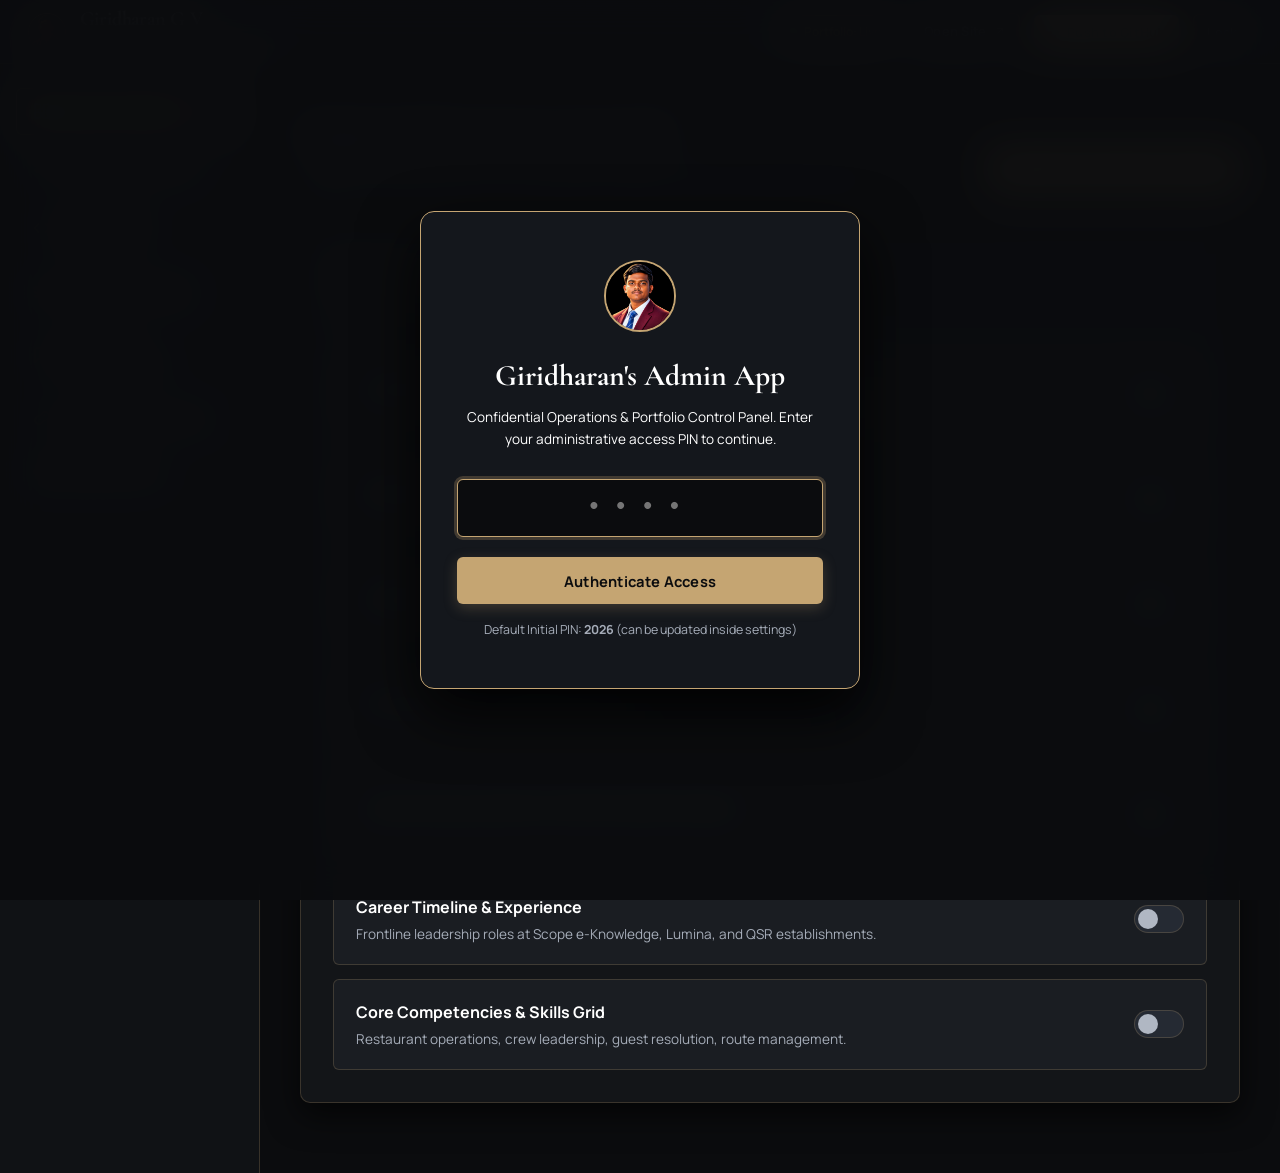
==== commit 71b6beac: "Add Delete Invite Token functionality to admin console" ====
--- a/admin/index.html
+++ b/admin/index.html
@@ -1562,11 +1562,25 @@
           '<td><code style="font-size:0.75rem; background:#0b0c0e; padding:0.25rem 0.5rem; border-radius:3px; color:var(--color-gold-bright);">' + item.token + '</code></td>' +
           '<td>' + (item.used ? '<span class="badge-approved">COMPLETED</span>' : '<span class="badge-pending">ACTIVE</span>') + '</td>' +
           '<td>' +
-            '<button type="button" class="btn btn-secondary btn-sm" onclick="copyInviteLink(\'' + inviteUrl + '\')">Copy Link</button>' +
+            '<div style="display:flex; gap:0.4rem;">' +
+              '<button type="button" class="btn btn-secondary btn-sm" onclick="copyInviteLink(\'' + inviteUrl + '\')">Copy Link</button>' +
+              '<button type="button" class="btn btn-secondary btn-sm" onclick="deleteInviteToken(' + idx + ')" style="color:#e57373 !important; border-color:rgba(220,53,69,0.4) !important;">Delete</button>' +
+            '</div>' +
           '</td>' +
         '</tr>';
       }).join('');
     }
+
+    
+    function deleteInviteToken(idx) {
+      if (confirm('Permanently delete this invitation token? The colleague will no longer be able to use it.')) {
+        currentData.feedbackTokens.splice(idx, 1);
+        PortfolioBridge.saveData(currentData);
+        renderTokensTable();
+        showToast('Invitation token deleted successfully. Remember to Push to GitHub.');
+      }
+    }
+    window.deleteInviteToken = deleteInviteToken;
 
     function copyInviteLink(url) {
       if (navigator.clipboard) {
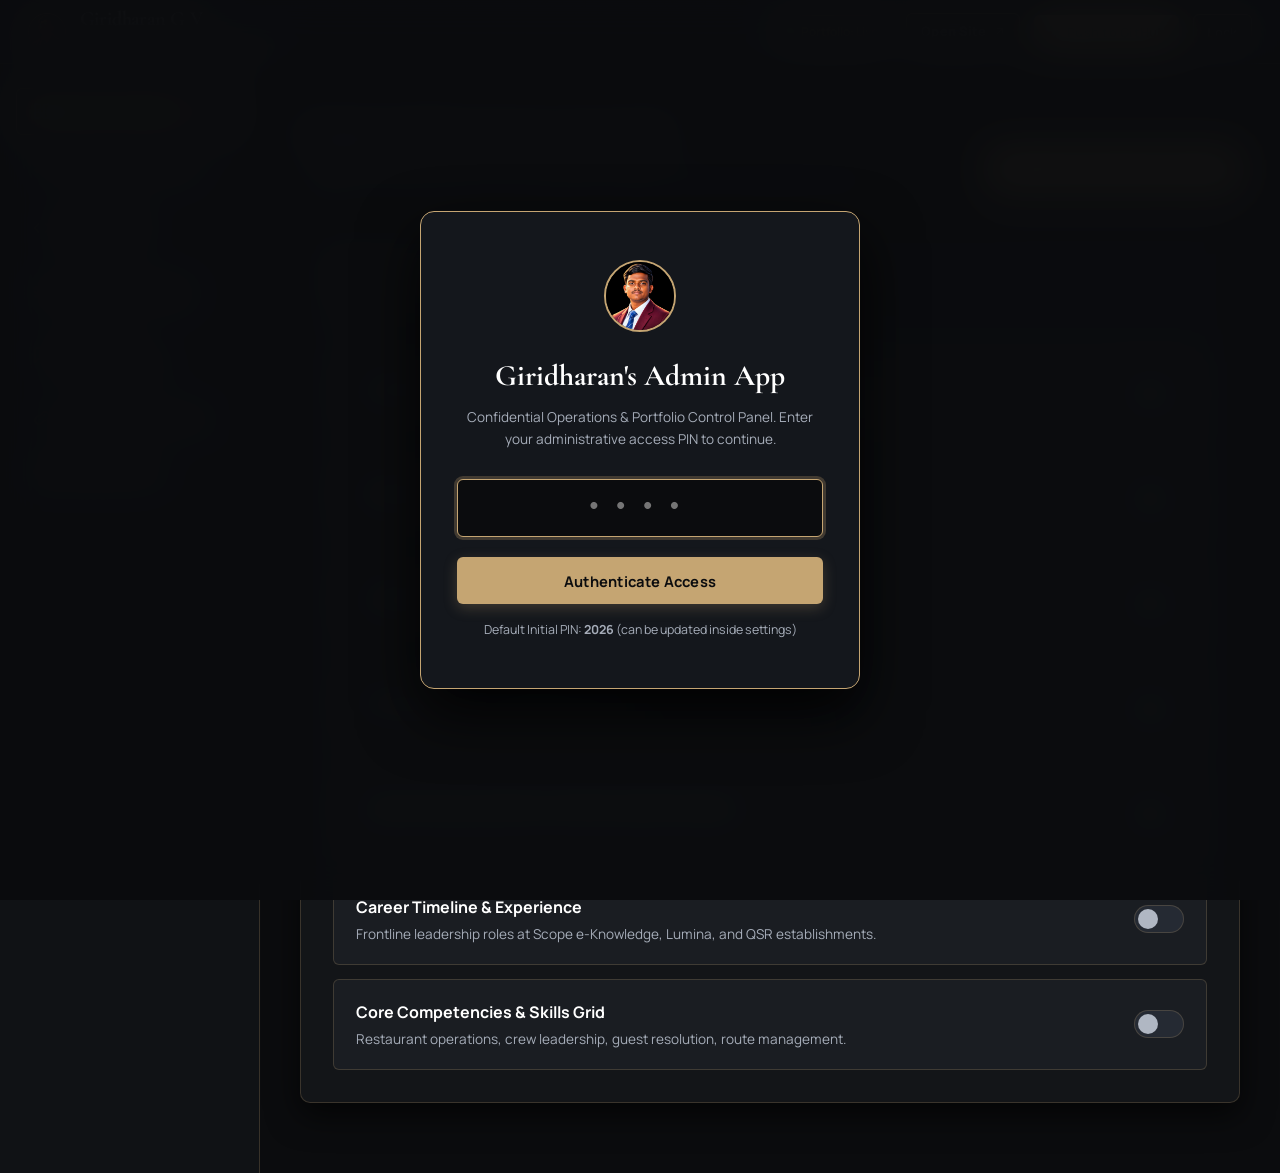
==== commit 104d7b0d: "Deploy permanent sync & visibility fixes for admin/index.html" ====
--- a/admin/index.html
+++ b/admin/index.html
@@ -1103,56 +1103,7 @@
           </div>
         </div>
 
-        <div class="card-panel" style="border-color: rgba(197, 165, 114, 0.4);">
-          <div class="card-panel-title" style="justify-content: space-between; flex-wrap: wrap; gap: 0.5rem;">
-            <div style="display:flex; align-items:center; gap:0.6rem;">
-              <svg viewBox="0 0 24 24" style="width:20px;height:20px;fill:currentColor;"><path d="M12 0c-6.626 0-12 5.373-12 12 0 5.302 3.438 9.8 8.207 11.387.599.111.793-.261.793-.577v-2.234c-3.338.726-4.033-1.416-4.033-1.416-.546-1.387-1.333-1.756-1.333-1.756-1.089-.745.083-.729.083-.729 1.205.084 1.839 1.237 1.839 1.237 1.07 1.834 2.807 1.304 3.492.997.107-.775.418-1.305.762-1.604-2.665-.305-5.467-1.334-5.467-5.931 0-1.311.469-2.381 1.236-3.221-.124-.303-.535-1.524.117-3.176 0 0 1.008-.322 3.301 1.23.957-.266 1.983-.399 3.003-.404 1.02.005 2.047.138 3.006.404 2.291-1.552 3.297-1.23 3.297-1.23.653 1.653.242 2.874.118 3.176.77.84 1.235 1.911 1.235 3.221 0 4.609-2.807 5.624-5.479 5.921.43.372.823 1.102.823 2.222v3.293c0 .319.192.694.801.576 4.765-1.589 8.199-6.086 8.199-11.386 0-6.627-5.373-12-12-12z"/></svg>
-              <span>GitHub Live Cloud Synchronization</span>
-            </div>
-            <button type="button" class="btn btn-primary btn-sm" onclick="triggerGitHubSync()" id="btnSyncNow">
-              <span>🚀 Push Changes to GitHub</span>
-            </button>
-          </div>
-          <p class="card-panel-desc">
-            Connects your Admin App directly to your GitHub repository. Every time you toggle maintenance, approve a colleague review, or add a build, clicking <strong>Push Changes to GitHub</strong> commits directly to your live repository with zero third-party database costs!
-          </p>
-
-          <form id="githubConfigForm" onsubmit="handleSaveGitHubConfig(event)">
-            <div class="form-grid-2">
-              <div class="form-group">
-                <label class="form-label">GitHub Username / Organization</label>
-                <input type="text" id="gh_owner" class="form-input" placeholder="e.g. giridharan-ops" required>
-              </div>
-
-              <div class="form-group">
-                <label class="form-label">Repository Name</label>
-                <input type="text" id="gh_repo" class="form-input" placeholder="e.g. portfolio" required>
-              </div>
-            </div>
-
-            <div class="form-grid-2">
-              <div class="form-group">
-                <label class="form-label">Target Branch</label>
-                <input type="text" id="gh_branch" class="form-input" value="main" placeholder="main" required>
-              </div>
-
-              <div class="form-group">
-                <label class="form-label">File Path in Repo</label>
-                <input type="text" id="gh_path" class="form-input" value="portfolio-data.json" placeholder="portfolio-data.json" required>
-              </div>
-            </div>
-
-            <div class="form-group">
-              <label class="form-label">GitHub Personal Access Token (classic or fine-grained)</label>
-              <input type="password" id="gh_token" class="form-input" placeholder="ghp_••••••••••••••••••••••••••••••••" required autocomplete="off">
-              <div class="form-hint">Stored safely in your device's browser only. Requires <code>repo</code> contents write permission.</div>
-            </div>
-
-            <button type="submit" class="btn btn-secondary btn-sm">
-              Save GitHub Configuration
-            </button>
-          </form>
-        </div>
+        
 
         <div class="card-panel">
           <div class="card-panel-title">Change Administrative PIN</div>
@@ -1639,34 +1590,19 @@
     }
 
     async function triggerGitHubSync() {
-      var cfg = PortfolioBridge.getGitHubConfig();
-      if (!cfg.token || !cfg.owner || !cfg.repo) {
-        switchAdminTab('settingsTab');
-        alert('GitHub Setup Needed:\n\nPlease paste your GitHub Personal Access Token in the "Security & PIN" tab below and click "Save GitHub Configuration".');
-        return;
-      }
-
-      var btn = document.getElementById('btnSyncNow');
       var topBtn = document.getElementById('topbarSyncBtn');
-      if (btn) btn.disabled = true;
       if (topBtn) topBtn.disabled = true;
 
-      showToast('Connecting to GitHub API...');
+      showToast('Pushing updates directly to GitHub...');
 
       var res = await PortfolioBridge.syncToGitHub('Update portfolio via Admin App');
 
-      if (btn) btn.disabled = false;
       if (topBtn) topBtn.disabled = false;
 
       if (res.success) {
-        showToast(res.message);
+        showToast('Successfully published live to GitHub!');
       } else {
-        if (res.status === 404) {
-          switchAdminTab('settingsTab');
-          alert('GitHub Sync (404 Not Found):\n\nGitHub rejected the token or cannot find the repository.\n\nMake sure:\n1. Owner is "giridharan-gv"\n2. Repo is "portfolio"\n3. Your token is pasted in the GitHub Configuration form below with "repo" permission, and click "Save GitHub Configuration".');
-        } else {
-          alert('GitHub Sync: ' + res.message);
-        }
+        alert('GitHub Sync Notice: ' + res.message);
       }
     }
 
--- a/styles.css
+++ b/styles.css
@@ -16,7 +16,13 @@
      Cormorant Garamond (Executive Editorial Headings) + Manrope (Crisp Modern Body)
    ------------------------------------------------------------- */
 
-:root {
+:root {
+  --color-surface: var(--bg-surface);
+  --color-border: var(--border-color);
+  --color-surface-elevated: var(--bg-surface-subtle);
+  --color-text: var(--text-main);
+  --color-text-secondary: var(--text-muted);
+  --color-text-muted: var(--text-muted);
   /* Core Brand Tokens */
   --color-gold: #c5a572;
   --color-gold-hover: #d8ba88;
@@ -32,8 +38,8 @@
   --color-obsidian-surface-elevated: #1a1d22;
   --color-obsidian-glass: rgba(19, 21, 24, 0.75);
   --color-obsidian-border: rgba(197, 165, 114, 0.16);
-  --color-obsidian-text: #f3efe6;
-  --color-obsidian-muted: #8f96a3;
+  --color-obsidian-text: #ffffff;
+  --color-obsidian-muted: #d0d6e0;
 
   /* Light Mode Luxury Foundations */
   --color-luxury-light-base: #f9f7f2;
@@ -694,6 +700,24 @@
   transform: translateX(4px);
 }
 
+
+.btn-secondary {
+  background: rgba(197, 165, 114, 0.12) !important;
+  color: #ffffff !important;
+  border: 1.5px solid var(--color-gold) !important;
+  backdrop-filter: blur(8px);
+  font-weight: 700 !important;
+  box-shadow: 0 4px 16px rgba(0, 0, 0, 0.5);
+  text-decoration: none;
+}
+.btn-secondary:hover {
+  background: var(--color-gold) !important;
+  color: #0b0c0e !important;
+  border-color: var(--color-gold-bright) !important;
+  transform: translateY(-2px);
+  box-shadow: 0 8px 24px rgba(197, 165, 114, 0.4);
+}
+
 .btn-primary {
   background: linear-gradient(135deg, var(--color-gold), var(--color-gold-hover));
   color: #0b0c0e;
@@ -2531,3 +2555,62 @@
     height: 36px !important;
   }
 }
+
+
+/* Global High-Contrast Text Overrides for Dark Mode */
+.section-intro {
+  color: #d8dee8 !important;
+}
+
+.experience-card p,
+.skill-card p,
+.milestone-desc,
+.hackathon-summary,
+.testimonial-text,
+.contact-info p {
+  color: #e2e7ef !important;
+}
+
+.timeline-role-desc {
+  color: #d8dee8 !important;
+}
+
+.company-meta-strip {
+  color: #c5cbd5 !important;
+}
+
+.section-eyebrow {
+  color: var(--color-gold-bright) !important;
+}
+
+
+/* Ensure dynamically injected cards are visible immediately without waiting for observer */
+.milestones-grid .milestone-stat-card,
+.hackathon-cards-grid .hackathon-card,
+.testimonials-grid .testimonial-card,
+.builds-grid .build-card {
+  opacity: 1 !important;
+  transform: none !important;
+}
+
+.testimonial-card {
+  background: #14171d !important;
+  border: 1.5px solid rgba(197, 165, 114, 0.28) !important;
+  box-shadow: 0 16px 40px rgba(0, 0, 0, 0.6) !important;
+}
+
+.testimonial-text {
+  color: #f3efe6 !important;
+  font-size: 1rem !important;
+  line-height: 1.7 !important;
+}
+
+.testimonial-author-info h4 {
+  color: #ffffff !important;
+  font-size: 1.05rem !important;
+}
+
+.testimonial-author-info p {
+  color: #d0d6e0 !important;
+  font-size: 0.85rem !important;
+}
